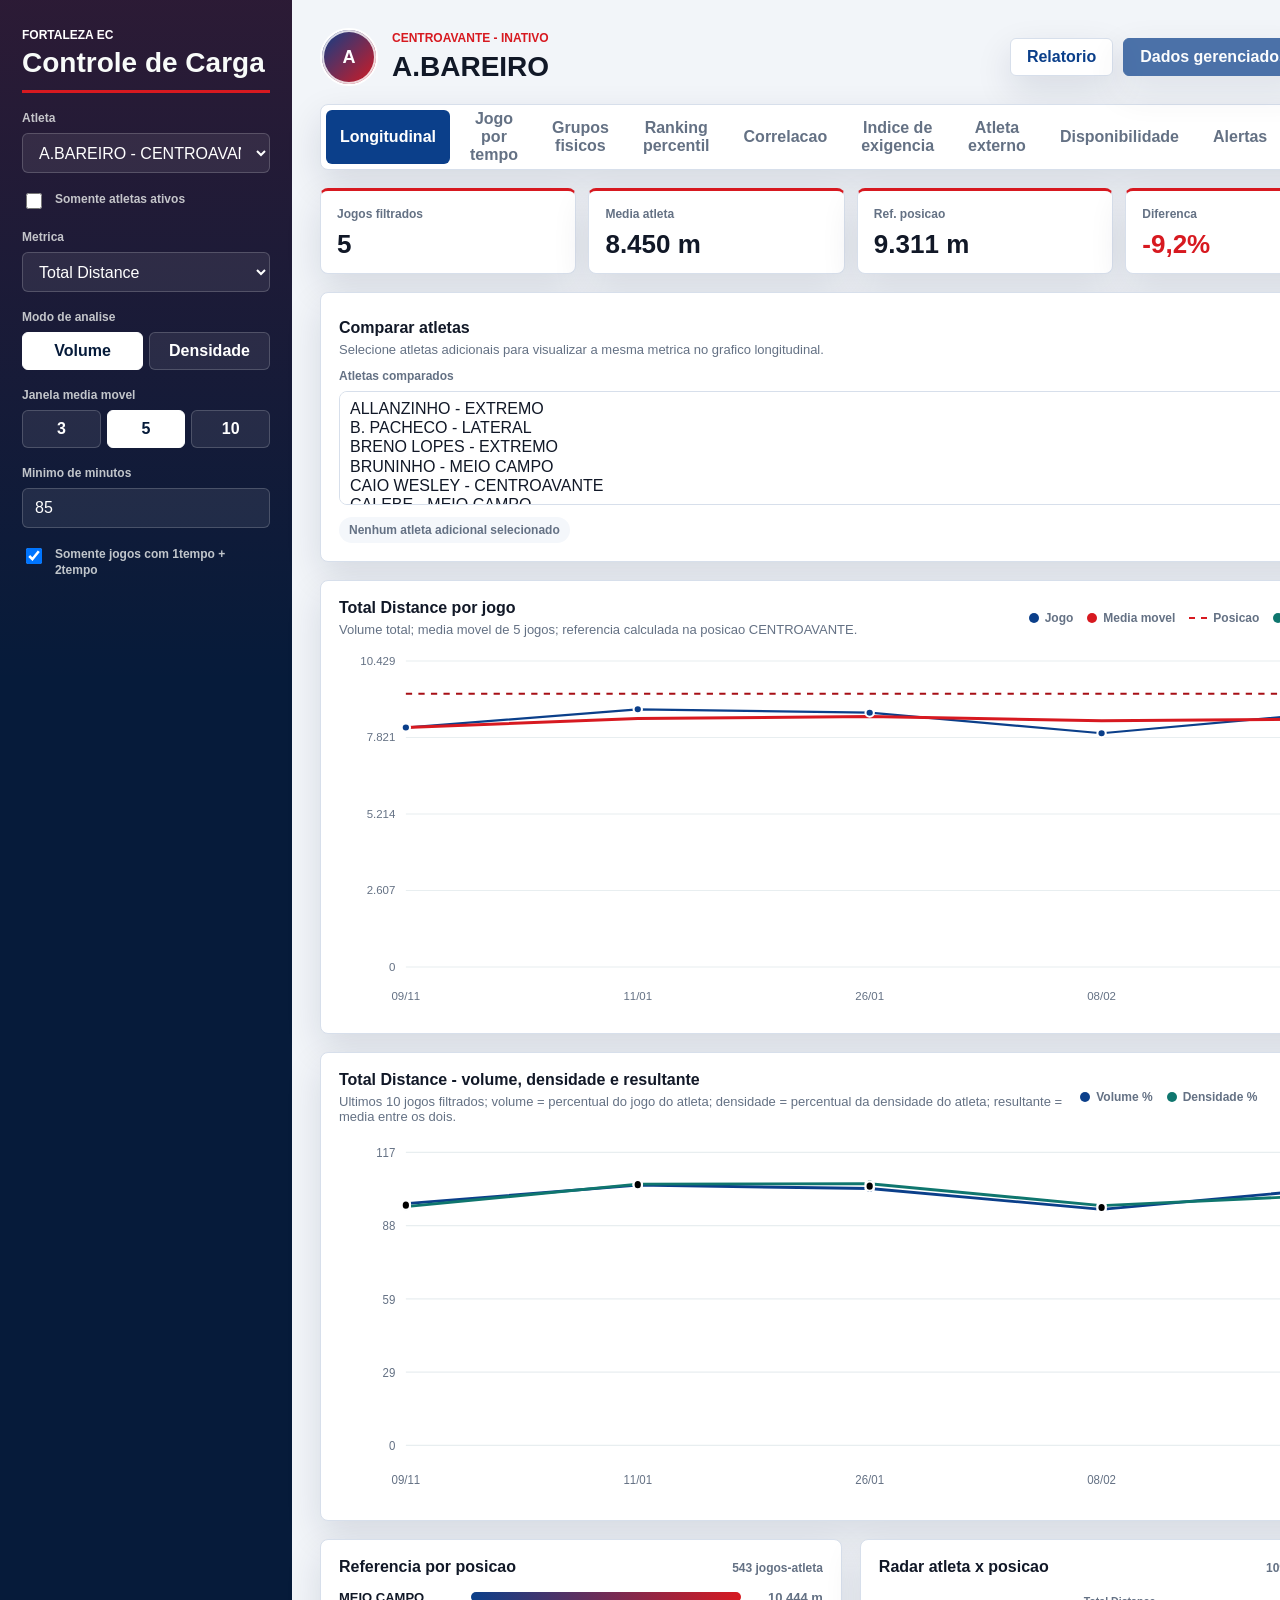
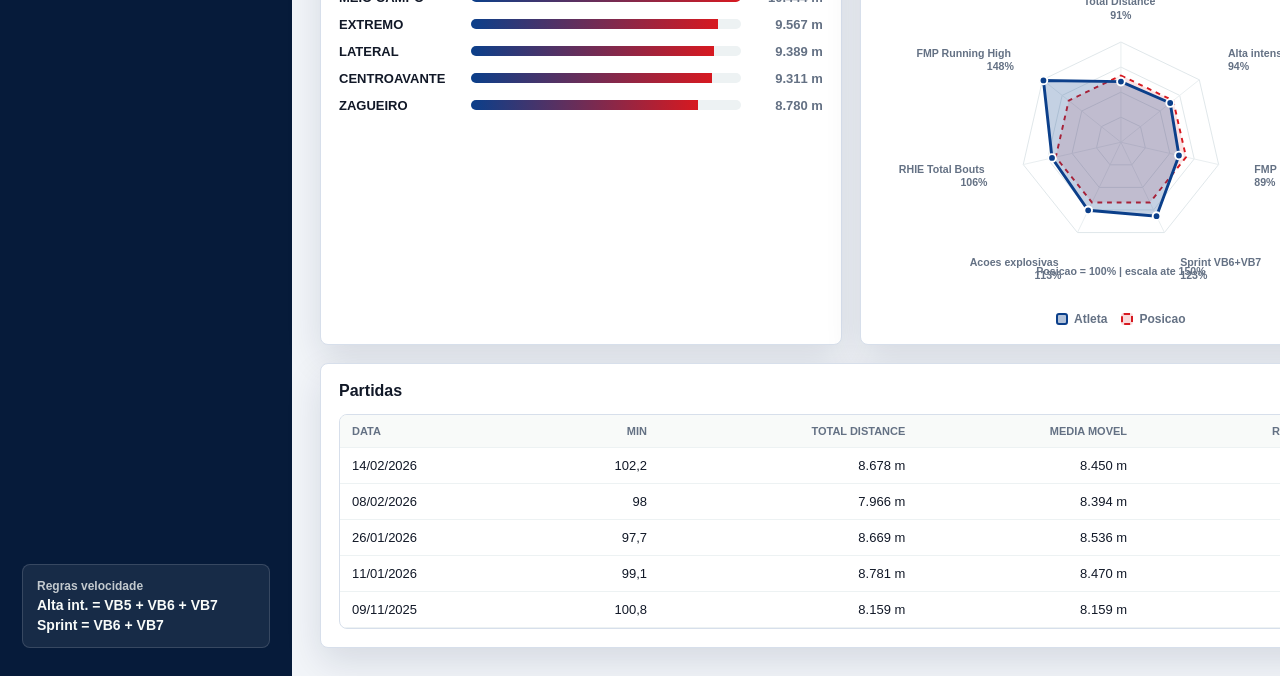
==== load-dashboard/index.html @ bcd8423f "Publicar dashboard de carga atualizado" ====
﻿<!doctype html>
<html lang="pt-BR">
  <head>
    <meta charset="utf-8">
    <meta name="viewport" content="width=device-width, initial-scale=1">
    <title>Controle de Carga | Jogos</title>
    <link rel="stylesheet" href="./styles.css?v=20260730-game-split-render-fix-v4">
  </head>
  <body>
    <main class="app-shell">
      <aside class="sidebar" aria-label="Filtros">
        <div class="brand-block">
          <p class="eyebrow">Fortaleza EC</p>
          <h1>Controle de Carga</h1>
        </div>

        <label class="field">
          <span>Atleta</span>
          <select id="athleteSelect"></select>
        </label>

        <label class="toggle">
          <input id="activeOnlyToggle" type="checkbox">
          <span>Somente atletas ativos</span>
        </label>

        <label class="field">
          <span>Metrica</span>
          <select id="metricSelect"></select>
        </label>

        <div class="field">
          <span>Modo de analise</span>
          <div class="segmented two" id="loadModeControl" role="group" aria-label="Modo de analise">
            <button type="button" data-mode="volume" class="active">Volume</button>
            <button type="button" data-mode="density">Densidade</button>
          </div>
        </div>

        <div class="field">
          <span>Janela media movel</span>
          <div class="segmented" id="windowControl" role="group" aria-label="Janela media movel">
            <button type="button" data-window="3">3</button>
            <button type="button" data-window="5" class="active">5</button>
            <button type="button" data-window="10">10</button>
          </div>
        </div>

        <label class="field">
          <span>Minimo de minutos</span>
          <input id="minutesInput" type="number" min="0" max="130" step="1" value="85">
        </label>

        <label class="toggle">
          <input id="completeToggle" type="checkbox" checked>
          <span>Somente jogos com 1tempo + 2tempo</span>
        </label>

        <div class="meta-box">
          <span>Regras velocidade</span>
          <strong>Alta int. = VB5 + VB6 + VB7</strong>
          <strong>Sprint = VB6 + VB7</strong>
        </div>
      </aside>

      <section class="workspace">
        <header class="topbar">
          <div class="athlete-title-row">
            <div id="athleteAvatar" class="athlete-avatar" aria-hidden="true">
              <span id="athleteAvatarFallback">--</span>
              <img id="athletePhoto" alt="">
            </div>
            <div>
              <p id="contextLabel" class="eyebrow">Analise longitudinal</p>
              <h2 id="athleteTitle">Atleta</h2>
            </div>
          </div>
          <div class="topbar-actions">
            <button id="reportButton" type="button" title="Gerar relatorio individual do indice de exigencia">Relatorio</button>
            <button id="refreshButton" type="button" title="Recarregar a versao mais recente dos dados">Atualizar dados</button>
            <button id="downloadButton" type="button" title="Baixar dados filtrados">CSV</button>
          </div>
        </header>

        <section id="reportBuilder" class="report-builder" hidden>
          <div class="report-builder-card">
            <div class="panel-head compact">
              <div>
                <h3>Relatorio personalizado</h3>
                <span>Selecione as abas e defina o quadrante de cada pagina.</span>
              </div>
              <button id="reportCloseButton" type="button" class="report-close-button" aria-label="Fechar gerador de relatorio">Fechar</button>
            </div>
            <div class="report-builder-grid">
              <label class="field report-title-field">
                <span>Titulo do relatorio</span>
                <input id="reportTitleInput" type="text" value="Relatorio personalizado - Controle de Carga">
              </label>
              <div class="report-builder-help">
                <strong>Identidade visual</strong>
                <p>O relatorio abre em uma nova janela com paleta do Fortaleza EC e layout pronto para impressao.</p>
              </div>
            </div>
            <div id="reportOptions" class="report-options"></div>
            <div class="report-actions">
              <button id="reportGenerateButton" type="button">Gerar relatorio</button>
            </div>
          </div>
        </section>

        <nav class="view-tabs" aria-label="Abas de analise">
          <button type="button" class="active" data-view="longitudinal">Longitudinal</button>
          <button type="button" data-view="gameSplit">Jogo por tempo</button>
          <button type="button" data-view="clusters">Grupos fisicos</button>
          <button type="button" data-view="ranking">Ranking percentil</button>
          <button type="button" data-view="correlation">Correlacao</button>
          <button type="button" data-view="demand">Indice de exigencia</button>
          <button type="button" data-view="external">Atleta externo</button>
          <button type="button" data-view="availability">Disponibilidade</button>
          <button type="button" data-view="alerts">Alertas</button>
          <button type="button" data-view="written">Material escrito</button>
        </nav>

        <section id="longitudinalView" class="view-panel active">
          <section class="kpi-grid" aria-label="Indicadores">
            <article class="kpi">
              <span>Jogos filtrados</span>
              <strong id="gamesKpi">0</strong>
            </article>
            <article class="kpi">
              <span>Media atleta</span>
              <strong id="athleteAvgKpi">0</strong>
            </article>
            <article class="kpi">
              <span>Ref. posicao</span>
              <strong id="positionAvgKpi">0</strong>
            </article>
            <article class="kpi">
              <span>Diferenca</span>
              <strong id="diffKpi">0</strong>
            </article>
          </section>

          <section class="panel compare-panel">
            <div class="panel-head compact">
              <div>
                <h3>Comparar atletas</h3>
                <p>Selecione atletas adicionais para visualizar a mesma metrica no grafico longitudinal.</p>
              </div>
              <button id="clearCompareButton" type="button">Limpar</button>
            </div>
            <label class="compare-select-label">
              <span>Atletas comparados</span>
              <select id="compareAthletesSelect" multiple size="5"></select>
            </label>
            <div id="compareChips" class="compare-chips"></div>
          </section>

          <section class="chart-panel">
            <div class="panel-head">
              <div>
                <h3 id="chartTitle">Evolucao</h3>
                <p id="chartSubtitle">Linha azul: partida. Linha vermelha: media movel. Linha tracejada: referencia da posicao.</p>
              </div>
              <div class="legend" aria-label="Legenda">
                <span><i class="dot raw"></i>Jogo</span>
                <span><i class="dot rolling"></i>Media movel</span>
                <span><i class="dash"></i>Posicao</span>
                <span><i class="dot compare"></i>Comparados</span>
              </div>
            </div>
            <div id="chart" class="chart" role="img" aria-label="Grafico longitudinal"></div>
          </section>

          <section class="chart-panel">
            <div class="panel-head">
              <div>
                <h3 id="loadResultTitle">Resultante volume x densidade</h3>
                <p id="loadResultSubtitle">Ultimos 10 jogos com percentuais de volume, densidade e resultante da carga para a variavel selecionada.</p>
              </div>
              <div class="legend" aria-label="Legenda resultante">
                <span><i class="dot result-volume"></i>Volume %</span>
                <span><i class="dot result-density"></i>Densidade %</span>
                <span><i class="dot result-total"></i>Resultante %</span>
              </div>
            </div>
            <div id="loadResultChart" class="chart" role="img" aria-label="Grafico de resultante de volume e densidade"></div>
          </section>

          <section class="lower-grid">
            <section class="panel">
              <div class="panel-head compact">
                <h3>Referencia por posicao</h3>
                <span id="referenceNote"></span>
              </div>
              <div id="positionBars" class="bars"></div>
            </section>

            <section class="panel radar-panel">
              <div class="panel-head compact">
                <h3>Radar atleta x posicao</h3>
                <span id="radarNote"></span>
              </div>
              <div id="radarChart" class="radar-chart" role="img" aria-label="Radar comparativo"></div>
              <div class="legend radar-legend" aria-label="Legenda radar">
                <span><i class="swatch athlete"></i>Atleta</span>
                <span><i class="swatch position"></i>Posicao</span>
              </div>
            </section>

            <section class="panel">
              <div class="panel-head compact">
                <h3>Partidas</h3>
                <span id="tableCount"></span>
              </div>
              <div class="table-wrap">
                <table>
                  <thead>
                    <tr>
                      <th>Data</th>
                      <th>Min</th>
                      <th id="metricHeader">Valor</th>
                      <th>Media movel</th>
                      <th>Ref. posicao</th>
                    </tr>
                  </thead>
                  <tbody id="eventsTable"></tbody>
                </table>
              </div>
            </section>
          </section>
        </section>

        <section id="gameSplitView" class="view-panel">
          <section class="cluster-toolbar panel">
            <div>
              <h3>Resumo por jogo e tempos</h3>
              <p id="gameSplitNote">Tabela do jogo completo, 1tempo e 2tempo com valor absoluto e comparacao contra a media do atleta no filtro atual.</p>
            </div>
            <div class="cluster-controls">
              <label>
                <span>Jogo</span>
                <select id="gameSplitDateSelect"></select>
              </label>
            </div>
          </section>

          <section class="availability-grid">
            <article class="kpi"><span>Jogos elegiveis</span><strong id="gameSplitGamesKpi">0</strong></article>
            <article class="kpi"><span>Data selecionada</span><strong id="gameSplitDateKpi">--</strong></article>
            <article class="kpi"><span>Minutos do jogo</span><strong id="gameSplitMinutesKpi">0</strong></article>
            <article class="kpi"><span>Pico V. max</span><strong id="gameSplitPeakVmaxKpi">0</strong></article>
          </section>

          <section class="panel">
            <div class="panel-head compact">
              <h3>Tabela comparativa por tempo</h3>
              <span id="gameSplitTableCount">0 linhas</span>
            </div>
            <div class="table-wrap game-split-table-wrap">
              <table>
                <thead>
                  <tr>
                    <th>Tarefa</th>
                    <th>Min</th>
                    <th>Dist. total</th>
                    <th>% media</th>
                    <th>Alta int.</th>
                    <th>% media</th>
                    <th>Aceleracoes</th>
                    <th>% media</th>
                    <th>Desaceleracoes</th>
                    <th>% media</th>
                    <th>&gt;25 km/h</th>
                    <th>% media</th>
                    <th>% V.max</th>
                    <th>% media</th>
                  </tr>
                </thead>
                <tbody id="gameSplitTable"></tbody>
              </table>
            </div>
          </section>

          <section class="panel">
            <div class="panel-head compact">
              <h3>Leitura do recorte</h3>
              <span id="gameSplitSummaryNote"></span>
            </div>
            <div id="gameSplitSummary" class="game-split-summary"></div>
          </section>

          <section class="panel">
            <div class="panel-head compact">
              <h3>Todos os jogadores na data</h3>
              <span id="gameSplitPlayersCount">0 atletas</span>
            </div>
            <div class="table-wrap game-split-table-wrap">
              <table>
                <thead>
                  <tr>
                    <th>Atleta</th>
                    <th>Posicao</th>
                    <th>Recorte</th>
                    <th>Min</th>
                    <th>Dist. total</th>
                    <th>% media</th>
                    <th>Max</th>
                    <th>Alta int.</th>
                    <th>% media</th>
                    <th>Max</th>
                    <th>Aceleracoes</th>
                    <th>% media</th>
                    <th>Max</th>
                    <th>Desaceleracoes</th>
                    <th>% media</th>
                    <th>Max</th>
                    <th>&gt;25 km/h</th>
                    <th>% media</th>
                    <th>Max</th>
                    <th>% V.max</th>
                    <th>% media</th>
                    <th>Max</th>
                  </tr>
                </thead>
                <tbody id="gameSplitPlayersTable"></tbody>
              </table>
            </div>
          </section>
        </section>

        <section id="clustersView" class="view-panel">
          <section class="cluster-toolbar panel">
            <div>
              <h3>Grupos fisicos por k-means</h3>
              <p id="clusterModeNote">O agrupamento usa medias por atleta nas metricas do radar, incluindo alta intensidade, padronizadas por z-score.</p>
            </div>
            <div class="cluster-controls">
              <label>
                <span>Clusters</span>
                <select id="clusterCountSelect">
                  <option value="2">2</option>
                  <option value="3" selected>3</option>
                  <option value="4">4</option>
                  <option value="5">5</option>
                </select>
              </label>
              <label>
                <span>Min. jogos</span>
                <input id="clusterMinGamesInput" type="number" min="1" max="20" step="1" value="3">
              </label>
            </div>
          </section>

          <section class="cluster-grid">
            <section class="panel">
              <div class="panel-head compact">
                <h3>Mapa dos atletas</h3>
                <span id="clusterMapNote"></span>
              </div>
              <div id="clusterScatter" class="cluster-scatter" role="img" aria-label="Mapa de clusters"></div>
            </section>

            <section class="panel">
              <div class="panel-head compact">
                <h3>Resumo dos grupos</h3>
                <span id="clusterSummaryNote"></span>
              </div>
              <div id="clusterCards" class="cluster-cards"></div>
            </section>
          </section>

          <section class="panel">
            <div class="panel-head compact">
              <h3>Atletas agrupados</h3>
              <span id="clusterTableCount"></span>
            </div>
            <div class="table-wrap cluster-table-wrap">
              <table>
                <thead>
                  <tr>
                    <th>Grupo</th>
                    <th>Atleta</th>
                    <th>Posicao</th>
                    <th>Jogos</th>
                    <th>Total Dist.</th>
                    <th>Alta int.</th>
                    <th>FMP High</th>
                    <th>Sprint</th>
                    <th>Acoes expl.</th>
                    <th>RHIE</th>
                    <th>Run High</th>
                  </tr>
                </thead>
                <tbody id="clusterTable"></tbody>
              </table>
            </div>
          </section>
        </section>
        <section id="rankingView" class="view-panel">
          <section class="cluster-toolbar panel">
            <div>
              <h3>Ranking percentil Fortaleza EC</h3>
              <p>Percentil calculado a partir das medias por atleta, com escolha entre referencia da equipe ou da posicao.</p>
            </div>
            <div class="cluster-controls">
              <label><span>Referencia</span><select id="rankingScopeSelect"><option value="team" selected>Equipe</option><option value="position">Posicao</option></select></label>
              <label><span>Posicao</span><select id="rankingPositionSelect"></select></label>
              <label><span>Ordenar por</span><select id="rankingSortSelect"></select></label>
              <label><span>Min. jogos</span><input id="rankingMinGamesInput" type="number" min="1" max="20" step="1" value="3"></label>
              <label><span>Mostrar</span><select id="rankingLimitSelect"><option value="10" selected>Top 10</option><option value="20">Top 20</option><option value="all">Todos</option></select></label>
              <div class="ranking-metric-picker">
                <span>Variaveis</span>
                <button id="rankingMetricToggle" type="button" class="metric-picker-button" aria-expanded="false" aria-controls="rankingMetricMenu">Selecionar variaveis</button>
                <div id="rankingMetricMenu" class="metric-picker-menu" hidden></div>
              </div>
            </div>
          </section>
          <section class="ranking-grid">
            <article class="kpi"><span>Atletas ranqueados</span><strong id="rankingAthletesKpi">0</strong></article>
            <article class="kpi"><span>Referencia</span><strong id="rankingScopeKpi">Equipe</strong></article>
            <article class="kpi"><span>Ordenacao</span><strong id="rankingMetricKpi">Media</strong></article>
          </section>

          <section class="panel">
            <div class="panel-head compact"><h3>Heatmap de percentis</h3><span id="rankingHeatmapNote"></span></div>
            <div id="rankingHeatmap" class="ranking-heatmap" role="img" aria-label="Heatmap de percentis por atleta e metrica"></div>
          </section>
          <section class="panel">
            <div class="panel-head compact"><h3>Tabela de percentis</h3><span id="rankingTableCount"></span></div>
            <div class="table-wrap ranking-table-wrap">
              <table>
                <thead id="rankingTableHead"></thead>
                <tbody id="rankingTable"></tbody>
              </table>
            </div>
          </section>
        </section>
        <section id="correlationView" class="view-panel">
          <section class="cluster-toolbar panel">
            <div>
              <h3>Matriz de correlacao - Jogos CTR</h3>
              <p>Correlacao de Pearson entre as variaveis numericas consolidadas por jogo, respeitando os filtros globais ativos do dashboard.</p>
            </div>
            <div class="alert-summary" id="correlationNote">Sem dados</div>
          </section>

          <section class="availability-grid">
            <article class="kpi"><span>Jogos na analise</span><strong id="correlationGamesKpi">0</strong></article>
            <article class="kpi"><span>Variaveis</span><strong id="correlationVariablesKpi">0</strong></article>
            <article class="kpi"><span>Maior correlacao +</span><strong id="correlationPositiveKpi">--</strong></article>
            <article class="kpi"><span>Maior correlacao -</span><strong id="correlationNegativeKpi">--</strong></article>
          </section>

          <section class="panel">
            <div class="panel-head compact">
              <h3>Heatmap de correlacao</h3>
              <span>Diagonal = 1,00</span>
            </div>
            <div id="correlationMatrix" class="correlation-matrix" role="img" aria-label="Matriz de correlacao entre variaveis do Jogos CTR"></div>
          </section>

          <section class="panel">
            <div class="panel-head compact">
              <h3>Pares mais fortes</h3>
              <span id="correlationPairsCount">0 pares</span>
            </div>
            <div class="table-wrap">
              <table>
                <thead><tr><th>#</th><th>Variavel A</th><th>Variavel B</th><th>r</th><th>Leitura</th></tr></thead>
                <tbody id="correlationPairsTable"></tbody>
              </table>
            </div>
          </section>
        </section>
        <section id="demandView" class="view-panel">
          <section class="cluster-toolbar panel">
            <div>
              <h3>Indice de exigencia da demanda fisica</h3>
              <p id="demandFormulaNote">Indice composto por desvios padrao ponderados do jogo e ajuste pela carga recente.</p>
            </div>
            <div class="cluster-controls">
              <label>
                <span>Data do jogo</span>
                <input id="demandDateInput" type="date">
              </label>
            </div>
            <div class="alert-summary" id="demandNote">Sem dados</div>
          </section>

          <section class="availability-grid">
            <article class="kpi"><span>Ultimo indice</span><strong id="demandScoreKpi">0</strong></article>
            <article class="kpi"><span>Faixa</span><strong id="demandBandKpi">--</strong></article>
            <article class="kpi"><span>Demanda do jogo</span><strong id="demandGameLoadKpi">0</strong></article>
            <article class="kpi"><span>Carga recente</span><strong id="demandRecentLoadKpi">0</strong></article>
          </section>

          <section class="panel">
            <div class="panel-head compact">
              <h3>Metodo do indice</h3>
              <span>Resumo tecnico</span>
            </div>
            <div class="demand-method">
              <article>
                <strong>1. Demanda do jogo</strong>
                <p>Z-score individual do atleta em cada metrica, com limite de -3 a +3 DP.</p>
              </article>
              <article>
                <strong>2. Pesos</strong>
                <p>Alta intensidade 28%, Acoes explosivas 25%, Sprint 20%, RHIE 18%, Distancia total 3%, FMP High 3%, Run High 3%.</p>
              </article>
              <article>
                <strong>3. Cargas complementares</strong>
                <p>Carga recente = EWMA dos ultimos 4 dias. Carga aguda/cronica = relacao entre a EWMA de 7 dias e a EWMA de 28 dias, com carga zero nos dias sem sessao.</p>
              </article>
              <article>
                <strong>4. Formula final</strong>
                <p>Indice final = 60% jogo + 20% carga aguda/cronica + 20% carga recente, convertido para escala 0-100.</p>
              </article>
            </div>
          </section>

          <section class="demand-grid">
            <section class="panel">
              <div class="panel-head compact">
                <h3>Escala de exigencia</h3>
                <span id="demandGaugeNote"></span>
              </div>
              <div id="demandGauge" class="demand-gauge" role="img" aria-label="Escala de exigencia de baixa a alta"></div>
            </section>

            <section class="panel">
              <div class="panel-head compact">
                <h3>Contribuicoes do ultimo jogo</h3>
                <span id="demandBreakdownNote"></span>
              </div>
              <div id="demandBreakdown" class="bars"></div>
            </section>
          </section>

          <section class="panel">
            <div class="panel-head compact">
              <h3>Historico do atleta</h3>
              <span id="demandTimelineNote"></span>
            </div>
            <div id="demandTimeline" class="group-metric-bars" role="img" aria-label="Historico do indice de exigencia por jogo"></div>
          </section>

          <section class="panel">
            <div class="panel-head compact">
              <h3>Atletas na data</h3>
              <span id="demandTableCount"></span>
            </div>
            <div class="table-wrap">
              <table>
                <thead><tr><th>#</th><th>Atleta</th><th>Posicao</th><th>Data</th><th>Indice</th><th>Faixa</th><th>Jogo</th><th>Recente</th></tr></thead>
                <tbody id="demandTable"></tbody>
              </table>
            </div>
          </section>
        </section>
        <section id="externalView" class="view-panel">
          <section class="cluster-toolbar panel">
            <div>
              <h3>Comparacao de atleta externo</h3>
              <p id="externalMethodNote">Upload de 1 linha por jogo para calcular percentis do atleta externo contra a equipe e contra atletas da mesma posicao.</p>
            </div>
            <div class="cluster-controls">
              <label>
                <span>Arquivo CSV</span>
                <input id="externalFileInput" type="file" accept=".csv,text/csv">
              </label>
              <a id="externalTemplateLink" class="template-link" href="./comparacao-atleta-externo-template.csv" download>Baixar template</a>
            </div>
            <div class="alert-summary" id="externalNote">Nenhum arquivo carregado</div>
          </section>

          <section class="availability-grid">
            <article class="kpi"><span>Jogos do candidato</span><strong id="externalGamesKpi">0</strong></article>
            <article class="kpi"><span>Posicao</span><strong id="externalPositionKpi">--</strong></article>
            <article class="kpi"><span>Percentil equipe</span><strong id="externalTeamPctKpi">--</strong></article>
            <article class="kpi"><span>Percentil posicao</span><strong id="externalPositionPctKpi">--</strong></article>
          </section>

          <section class="demand-grid">
            <section class="panel">
              <div class="panel-head compact">
                <h3>Perfil do candidato</h3>
                <span id="externalProfileNote"></span>
              </div>
              <div class="table-wrap">
                <table>
                  <thead><tr><th>Metrica</th><th>Media candidato</th><th>Percentil equipe</th><th>Percentil posicao</th></tr></thead>
                  <tbody id="externalProfileTable"></tbody>
                </table>
              </div>
            </section>

            <section class="panel">
              <div class="panel-head compact">
                <h3>Leitura rapida</h3>
                <span id="externalSummaryNote"></span>
              </div>
              <div id="externalSummaryBars" class="bars"></div>
            </section>
          </section>

          <section class="panel">
            <div class="panel-head compact">
              <h3>Referencia interna por atleta</h3>
              <span id="externalReferenceCount"></span>
            </div>
            <div class="table-wrap">
              <table>
                <thead><tr><th>Atleta</th><th>Posicao</th><th>Jogos</th><th>Dist. total</th><th>Alta int.</th><th>Aceleracoes</th><th>Desaceleracoes</th></tr></thead>
                <tbody id="externalReferenceTable"></tbody>
              </table>
            </div>
          </section>
        </section>
        <section id="availabilityView" class="view-panel">
          <section class="cluster-toolbar panel">
            <div>
              <h3>Disponibilidade do elenco</h3>
              <p>Atleta em DM e considerado indisponivel; G1, G2, G3 e demais grupos contam como disponiveis.</p>
            </div>
            <div class="cluster-controls">
              <label><span>Data inicial</span><input id="availabilityStartInput" type="date"></label>
              <label><span>Data final</span><input id="availabilityEndInput" type="date"></label>
              <label><span>Metrica</span><select id="availabilityMetricSelect"></select></label>
            </div>
          </section>

          <section class="availability-grid">
            <article class="kpi"><span>Dias no periodo</span><strong id="availabilityDaysKpi">0</strong></article>
            <article class="kpi"><span>Disponibilidade media</span><strong id="availabilityRateKpi">0%</strong></article>
            <article class="kpi"><span>Registros DM</span><strong id="availabilityDmKpi">0</strong></article>
            <article class="kpi"><span>Atletas avaliados</span><strong id="availabilityAthletesKpi">0</strong></article>
          </section>

          <section class="panel">
            <div class="panel-head compact">
              <h3>Evolucao diaria</h3>
              <span id="availabilityChartNote"></span>
            </div>
            <div id="availabilityChart" class="availability-chart" role="img" aria-label="Grafico de disponibilidade diaria"></div>
          </section>

          <section class="panel">
            <div class="panel-head compact">
              <h3>G1 x G2: somatorio das medias diarias</h3>
              <span id="availabilityMetricNote"></span>
            </div>
            <div id="availabilityMetricBars" class="group-metric-bars" role="img" aria-label="Comparacao de metricas entre grupos"></div>
            <div class="table-wrap daily-group-table-wrap">
              <table>
                <thead><tr><th>Data</th><th>G1 media</th><th>G1 atletas</th><th>G2 media</th><th>G2 atletas</th><th>Dif. G1-G2</th></tr></thead>
                <tbody id="availabilityDailyGroupTable"></tbody>
              </table>
            </div>
          </section>

          <section class="availability-lower">
            <section class="panel">
              <div class="panel-head compact">
                <h3>Distribuicao por grupo</h3>
                <span id="availabilityGroupNote"></span>
              </div>
              <div id="availabilityGroupBars" class="bars"></div>
            </section>
            <section class="panel">
              <div class="panel-head compact">
                <h3>Atletas com mais dias em DM</h3>
                <span id="availabilityTableCount"></span>
              </div>
              <div class="table-wrap availability-table-wrap">
                <table>
                  <thead><tr><th>Atleta</th><th>Posicao</th><th>Dias</th><th>DM</th><th>Disp.</th><th>Grupo mais freq.</th></tr></thead>
                  <tbody id="availabilityTable"></tbody>
                </table>
              </div>
            </section>
          </section>
          <section class="panel">
            <div class="panel-head compact">
              <h3>Medias fisicas por grupo</h3>
              <span id="availabilityMetricTableCount"></span>
            </div>
            <div class="table-wrap group-metric-table-wrap">
              <table>
                <thead><tr><th>Grupo</th><th>Registros</th><th>Atletas</th><th>Total Dist.</th><th>Alta int.</th><th>FMP High</th><th>Sprint</th><th>Acoes expl.</th><th>RHIE</th><th>Run High</th></tr></thead>
                <tbody id="availabilityMetricTable"></tbody>
              </table>
            </div>
          </section>
        </section>
        <section id="alertsView" class="view-panel">
          <section class="cluster-toolbar panel">
            <div>
              <h3>Alertas por desvio padrao</h3>
              <p>Ultimo jogo valido ate a data escolhida, comparado com o proprio historico anterior do atleta.</p>
            </div>
            <div class="cluster-controls">
              <label>
                <span>Limite</span>
                <select id="alertThresholdSelect">
                  <option value="2">2 DP</option>
                  <option value="1">1 DP</option>
                </select>
              </label>
              <label>
                <span>Data ref.</span>
                <input id="alertDateInput" type="date">
              </label>
            </div>
            <div class="alert-summary" id="alertNote">0 alertas</div>
          </section>
          <section id="alertBoard" class="alert-board"></section>
        </section>

        <section id="writtenView" class="view-panel">
          <section class="written-hero panel">
            <div>
              <p class="eyebrow">Fortaleza EC</p>
              <h3>Material escrito - App Controle de Carga</h3>
              <p>Resumo metodologico das analises construidas para acompanhamento de carga competitiva, disponibilidade, rankings e comparacoes do elenco.</p>
            </div>
          </section>

          <section class="written-grid">
            <article class="written-card">
              <span>01</span>
              <h4>Regra do jogo</h4>
              <p>Na planilha Jogos CTR, os periodos <strong>1tempo</strong> e <strong>2tempo</strong> representam primeiro e segundo tempo. O jogo completo e a soma dos dois periodos. Recortes minuto a minuto nao entram como jogo completo.</p>
            </article>
            <article class="written-card">
              <span>02</span>
              <h4>Vinculo dos atletas</h4>
              <p>O ID do atleta na base de jogos e cruzado com o cadastro para trazer nome oficial, posicao, status e foto. Isso padroniza os filtros, rankings, grupos e tabelas.</p>
            </article>
            <article class="written-card">
              <span>03</span>
              <h4>Metricas principais</h4>
              <p>As metricas acompanhadas sao Total Distance, Alta intensidade, FMP High Dynamic, Sprint, Acoes explosivas, RHIE Total Bouts e FMP Running High Duration. Alta intensidade e VB5 + VB6 + VB7. Sprint e VB6 + VB7. Acoes explosivas somam Acceleration B2-3, Deceleration B2-3, IMA CoD Left High e IMA CoD Right High.</p>
            </article>
            <article class="written-card">
              <span>04</span>
              <h4>Volume e densidade</h4>
              <p>O modo Volume usa os valores totais do jogo. O modo Densidade divide o volume pela duracao do jogo do atleta. Exemplo: 10.000 m em 100 min = 100 m/min.</p>
            </article>
            <article class="written-card">
              <span>05</span>
              <h4>Longitudinal</h4>
              <p>A aba longitudinal acompanha a evolucao do atleta jogo a jogo, media movel, referencia da posicao e radar atleta x posicao. O filtro minimo de minutos controla quais jogos entram no calculo.</p>
            </article>
            <article class="written-card">
              <span>06</span>
              <h4>Ranking percentil</h4>
              <p>O ranking usa medias por atleta e transforma cada metrica em percentil. A referencia pode ser equipe inteira ou a propria posicao. O filtro de posicao controla quem aparece na tela.</p>
            </article>
            <article class="written-card">
              <span>07</span>
              <h4>Grupos fisicos</h4>
              <p>O k-means agrupa atletas com perfis fisicos proximos a partir das metricas do radar, padronizadas por z-score. Os nomes dos grupos descrevem caracteristicas como resistencia alta, sprint baixo ou alta intensidade elevada.</p>
            </article>
            <article class="written-card">
              <span>08</span>
              <h4>Disponibilidade</h4>
              <p>A planilha GRUPOS TAG define o grupo diario do atleta. DM significa indisponivel. G1, G2, G3 e demais marcacoes contam como disponiveis para o calculo de disponibilidade do elenco.</p>
            </article>
            <article class="written-card">
              <span>09</span>
              <h4>Comparacao G1 x G2</h4>
              <p>Para comparar G1 e G2, em cada dia o app calcula a media da carga dos atletas do grupo. Depois soma essas medias diarias no periodo selecionado.</p>
            </article>
            <article class="written-card">
              <span>10</span>
              <h4>Atualizacao diaria</h4>
              <p>A automacao diaria atualiza Jogos CTR, cadastro e GRUPOS TAG, reconstruindo a base do dashboard e validando as abas principais. A leitura depende do arquivo local do OneDrive estar sincronizado no computador.</p>
            </article>
          </section>
        </section>
      </section>
    </main>

    <script src="./data.js?v=20260817-data-refresh"></script>
    <script src="./app.js?v=20260817-athlete-demand-report"></script>
  </body>
</html>
---- load-dashboard/styles.css ----
:root {
  color-scheme: light;
  --ink: #111827;
  --muted: #647184;
  --line: #d7dfeb;
  --panel: #ffffff;
  --page: #f2f5f9;
  --nav: #061b3a;
  --nav-soft: #e7eef8;
  --blue: #0b3f8a;
  --blue-bright: #155fc0;
  --red: #d71920;
  --red-dark: #a70f16;
  --white: #ffffff;
  --shadow: 0 14px 36px rgba(6, 27, 58, 0.12);
}

* {
  box-sizing: border-box;
}

body {
  margin: 0;
  font-family: Inter, "Segoe UI", Arial, sans-serif;
  background: var(--page);
  color: var(--ink);
}

button,
select,
input {
  font: inherit;
}

a {
  color: inherit;
}

.app-shell {
  min-height: 100vh;
  display: grid;
  grid-template-columns: 292px 1fr;
}

.sidebar {
  background:
    linear-gradient(180deg, rgba(215, 25, 32, 0.18), transparent 30%),
    var(--nav);
  color: #f8fbf9;
  padding: 28px 22px;
  display: flex;
  flex-direction: column;
  gap: 18px;
}

.brand-block {
  padding-bottom: 12px;
  border-bottom: 3px solid var(--red);
}

.eyebrow {
  margin: 0 0 6px;
  color: var(--red);
  font-size: 12px;
  text-transform: uppercase;
  font-weight: 800;
  letter-spacing: 0;
}

.sidebar .eyebrow {
  color: #ffffff;
}

h1,
h2,
h3,
p {
  margin-top: 0;
}

h1 {
  margin-bottom: 0;
  font-size: 28px;
  line-height: 1.08;
}

h2 {
  margin-bottom: 0;
  font-size: 28px;
  line-height: 1.15;
}

h3 {
  margin-bottom: 0;
  font-size: 16px;
}

.field {
  display: grid;
  gap: 8px;
}

.field span,
.toggle span,
.meta-box span {
  font-size: 12px;
  font-weight: 700;
  color: rgba(248, 251, 249, 0.76);
}

select,
input[type="number"] {
  width: 100%;
  min-height: 40px;
  border-radius: 6px;
  border: 1px solid rgba(255, 255, 255, 0.18);
  background: rgba(255, 255, 255, 0.08);
  color: #ffffff;
  padding: 0 12px;
  outline: none;
}

select option {
  color: var(--ink);
}

.segmented {
  display: grid;
  grid-template-columns: repeat(3, 1fr);
  gap: 6px;
}

.segmented.two {
  grid-template-columns: repeat(2, 1fr);
}

.segmented button,
.topbar-actions button {
  min-height: 38px;
  border: 1px solid rgba(255, 255, 255, 0.18);
  border-radius: 6px;
  background: rgba(255, 255, 255, 0.08);
  color: #ffffff;
  cursor: pointer;
  font-weight: 800;
}

.segmented button.active {
  background: #ffffff;
  color: var(--nav);
  border-color: #ffffff;
}

.toggle {
  display: flex;
  align-items: flex-start;
  gap: 10px;
  line-height: 1.35;
}

.toggle input {
  margin-top: 2px;
  width: 16px;
  height: 16px;
}

.meta-box {
  margin-top: auto;
  padding: 14px;
  display: grid;
  gap: 4px;
  border: 1px solid rgba(255, 255, 255, 0.14);
  border-radius: 8px;
  background: rgba(255, 255, 255, 0.07);
}

.meta-box strong {
  font-size: 14px;
}

.template-link {
  display: inline-flex;
  min-height: 40px;
  align-items: center;
  justify-content: center;
  padding: 0 14px;
  border-radius: 6px;
  border: 1px solid var(--line);
  background: #ffffff;
  color: var(--blue);
  font-size: 13px;
  font-weight: 900;
  text-decoration: none;
  white-space: nowrap;
}

.workspace {
  min-width: 0;
  padding: 28px;
  display: grid;
  gap: 18px;
}

.topbar,
.panel-head {
  display: flex;
  align-items: center;
  justify-content: space-between;
  gap: 14px;
}

.athlete-title-row {
  display: flex;
  align-items: center;
  gap: 14px;
  min-width: 0;
}

.athlete-avatar,
.avatar-mini {
  position: relative;
  flex: 0 0 auto;
  overflow: hidden;
  border-radius: 50%;
  background: linear-gradient(135deg, var(--blue), var(--red));
  color: #ffffff;
  box-shadow: inset 0 0 0 2px rgba(255, 255, 255, 0.82);
}

.athlete-avatar {
  width: 58px;
  height: 58px;
  border: 2px solid #ffffff;
}

.athlete-avatar img,
.avatar-mini img {
  position: absolute;
  inset: 0;
  width: 100%;
  height: 100%;
  object-fit: cover;
  z-index: 1;
}

.athlete-avatar span,
.avatar-mini b {
  position: absolute;
  inset: 0;
  display: grid;
  place-items: center;
  font-weight: 900;
}

.athlete-avatar span {
  font-size: 18px;
}

.name-with-avatar {
  display: inline-flex;
  align-items: center;
  gap: 8px;
  min-width: 0;
  font-weight: 800;
}

.name-with-avatar > span:last-child {
  overflow: hidden;
  text-overflow: ellipsis;
}

.avatar-mini {
  width: 30px;
  height: 30px;
}

.avatar-mini b {
  font-size: 10px;
  line-height: 1;
}

.topbar-actions button {
  border-color: var(--line);
  background: var(--panel);
  color: var(--blue);
  box-shadow: var(--shadow);
  padding: 0 16px;
}

.topbar-actions {
  display: flex;
  gap: 10px;
  align-items: center;
}

.report-builder {
  position: relative;
  z-index: 4;
}

.report-builder-card {
  padding: 20px;
  border: 1px solid var(--line);
  border-radius: 10px;
  background: linear-gradient(135deg, rgba(11, 63, 138, 0.04), rgba(215, 25, 32, 0.05)), #ffffff;
  box-shadow: var(--shadow);
}

.report-builder-grid {
  display: grid;
  grid-template-columns: minmax(0, 1.3fr) minmax(260px, 0.7fr);
  gap: 14px;
  margin-bottom: 16px;
}

.report-title-field span,
.report-quadrant-field span {
  color: var(--muted);
}

.report-title-field input,
.report-quadrant-field input {
  width: 100%;
  min-height: 40px;
  border: 1px solid var(--line);
  border-radius: 8px;
  background: #ffffff;
  color: var(--ink);
  padding: 0 12px;
}

.report-builder-help {
  padding: 14px;
  border: 1px solid var(--line);
  border-radius: 8px;
  background: rgba(255, 255, 255, 0.82);
}

.report-builder-help strong {
  display: block;
  margin-bottom: 6px;
  color: var(--blue);
}

.report-builder-help p {
  margin: 0;
  color: var(--muted);
  font-size: 13px;
  line-height: 1.45;
}

.report-options {
  display: grid;
  grid-template-columns: repeat(2, minmax(0, 1fr));
  gap: 12px;
}

.report-option-card {
  padding: 14px;
  border: 1px solid var(--line);
  border-radius: 10px;
  background: rgba(255, 255, 255, 0.9);
}

.report-toggle {
  margin-bottom: 12px;
}

.report-toggle span {
  color: var(--ink);
  font-size: 13px;
  font-weight: 800;
}

.report-actions {
  display: flex;
  justify-content: flex-end;
  margin-top: 18px;
}

.report-actions button,
.report-close-button {
  min-height: 38px;
  border: 1px solid var(--line);
  border-radius: 8px;
  background: #ffffff;
  color: var(--blue);
  cursor: pointer;
  font-weight: 900;
  padding: 0 16px;
}

.report-actions button {
  background: var(--blue);
  border-color: var(--blue);
  color: #ffffff;
}

#refreshButton {
  background: var(--blue);
  border-color: var(--blue);
  color: #ffffff;
}

#refreshButton:disabled {
  cursor: wait;
  opacity: 0.72;
}

.view-tabs {
  display: inline-flex;
  width: fit-content;
  gap: 6px;
  padding: 5px;
  border: 1px solid var(--line);
  border-radius: 8px;
  background: #ffffff;
  box-shadow: var(--shadow);
}

.view-tabs button {
  min-height: 36px;
  padding: 0 14px;
  border: 0;
  border-radius: 6px;
  background: transparent;
  color: var(--muted);
  cursor: pointer;
  font-weight: 800;
}

.view-tabs button.active {
  background: var(--blue);
  color: #ffffff;
}

.view-panel {
  display: none;
}

.view-panel.active {
  display: grid;
  gap: 18px;
}

.kpi-grid {
  display: grid;
  grid-template-columns: repeat(4, minmax(0, 1fr));
  gap: 12px;
}

.kpi,
.panel,
.chart-panel {
  background: var(--panel);
  border: 1px solid var(--line);
  border-radius: 8px;
  box-shadow: var(--shadow);
}

.kpi {
  border-top: 3px solid var(--red);
}

.kpi {
  min-height: 86px;
  padding: 16px;
  display: grid;
  align-content: space-between;
}

.kpi span {
  color: var(--muted);
  font-size: 12px;
  font-weight: 800;
}

.kpi strong {
  font-size: 26px;
  line-height: 1;
}

.chart-panel,
.panel {
  padding: 18px;
}

.panel-head p {
  color: var(--muted);
  margin: 5px 0 0;
  font-size: 13px;
}

.panel-head.compact {
  align-items: baseline;
  margin-bottom: 14px;
}

.panel-head.compact span {
  color: var(--muted);
  font-size: 12px;
  font-weight: 700;
}

.legend {
  display: flex;
  align-items: center;
  gap: 14px;
  color: var(--muted);
  font-size: 12px;
  font-weight: 800;
  white-space: nowrap;
}

.legend span {
  display: inline-flex;
  align-items: center;
  gap: 6px;
}

.dot {
  width: 10px;
  height: 10px;
  border-radius: 50%;
  display: inline-block;
}

.dot.raw {
  background: var(--blue);
}

.dot.rolling {
  background: var(--red);
}

.dot.compare {
  background: #0f766e;
}

.dot.result-volume {
  background: var(--blue);
}

.dot.result-density {
  background: #0f766e;
}

.dot.result-total {
  background: var(--gold);
}

.dash {
  width: 18px;
  border-top: 2px dashed var(--red);
  display: inline-block;
}

.chart {
  width: 100%;
  min-height: 378px;
}

.chart svg {
  width: 100%;
  height: 378px;
  display: block;
}

.axis text,
.chart-note {
  fill: var(--muted);
  font-size: 11px;
}

.grid-line {
  stroke: #e8eef0;
  stroke-width: 1;
}

.raw-line {
  fill: none;
  stroke: var(--blue);
  stroke-width: 2.2;
}

.rolling-line {
  fill: none;
  stroke: var(--red);
  stroke-width: 3;
}

.reference-line {
  stroke: var(--red-dark);
  stroke-width: 2;
  stroke-dasharray: 6 6;
}

.point {
  fill: var(--blue);
  stroke: #ffffff;
  stroke-width: 2;
}

.compare-line {
  fill: none;
  stroke-width: 2;
  stroke-dasharray: 5 4;
  opacity: 0.92;
}

.compare-point {
  stroke: #ffffff;
  stroke-width: 1.5;
}

.result-volume-line,
.result-density-line,
.result-total-line {
  fill: none;
  stroke-width: 2.4;
}

.result-volume-line {
  stroke: var(--blue);
}

.result-density-line {
  stroke: #0f766e;
}

.result-total-line {
  stroke: var(--gold);
}

.result-volume-point,
.result-density-point,
.result-total-point {
  stroke: #ffffff;
  stroke-width: 2;
}

.result-volume-point {
  fill: var(--blue);
}

.result-density-point {
  fill: #0f766e;
}

.result-total-point {
  fill: var(--gold);
}

.compare-panel .panel-head {
  margin-bottom: 12px;
}

.compare-panel .panel-head button {
  min-height: 34px;
  border: 1px solid var(--line);
  border-radius: 6px;
  background: #ffffff;
  color: var(--blue);
  cursor: pointer;
  font-weight: 800;
  padding: 0 12px;
}

.compare-select-label {
  display: grid;
  gap: 8px;
}

.compare-select-label > span {
  color: var(--muted);
  font-size: 12px;
  font-weight: 800;
}

#compareAthletesSelect {
  min-height: 112px;
  border: 1px solid var(--line);
  border-radius: 8px;
  background: #ffffff;
  color: var(--ink);
  padding: 8px;
}

.compare-chips {
  display: flex;
  flex-wrap: wrap;
  gap: 8px;
  margin-top: 12px;
}

.compare-chip,
.muted-chip {
  display: inline-flex;
  min-height: 26px;
  align-items: center;
  border-radius: 999px;
  padding: 0 10px;
  font-size: 12px;
  font-weight: 900;
}

.compare-chip {
  background: color-mix(in srgb, var(--chip-color) 15%, #ffffff);
  color: var(--chip-color);
  border: 1px solid color-mix(in srgb, var(--chip-color) 42%, #ffffff);
}

.muted-chip {
  background: #f4f7fb;
  color: var(--muted);
}

.alert-board {
  display: grid;
  gap: 16px;
}

.alert-summary {
  min-width: 92px;
  border-radius: 8px;
  padding: 10px 12px;
  background: var(--nav-soft);
  color: var(--blue);
  text-align: center;
  font-weight: 900;
}

.alert-metric-section {
  border: 1px solid var(--line);
  border-radius: 8px;
  background: #ffffff;
  overflow: hidden;
}

.alert-metric-head,
.alert-stack-head {
  display: flex;
  align-items: center;
  justify-content: space-between;
  gap: 10px;
}

.alert-metric-head {
  min-height: 38px;
  padding: 8px 12px;
  background: #e7e9ee;
}

.alert-metric-head h3,
.alert-stack-head h4 {
  margin: 0;
  color: var(--ink);
  font-size: 15px;
}

.alert-metric-head span,
.alert-stack-head span {
  color: var(--muted);
  font-size: 12px;
  font-weight: 900;
}

.alert-metric-columns {
  display: grid;
  grid-template-columns: repeat(2, minmax(0, 1fr));
  gap: 1px;
  background: var(--line);
}

.alert-stack {
  min-height: 118px;
  padding: 12px;
  background: #fbfcfe;
}

.alert-stack-head {
  margin-bottom: 10px;
}

.alert-stack.increase .alert-stack-head h4 {
  color: var(--blue);
}

.alert-stack.drop .alert-stack-head h4 {
  color: var(--red);
}

.alert-card-grid {
  display: flex;
  flex-wrap: wrap;
  gap: 10px;
}

.alert-player-card {
  position: relative;
  width: 92px;
  overflow: hidden;
  border-radius: 8px;
  background: #3e4858;
  color: #ffffff;
  box-shadow: 0 10px 18px rgba(13, 28, 48, 0.12);
}

.alert-player-photo {
  position: relative;
  display: grid;
  width: 92px;
  height: 88px;
  place-items: center;
  overflow: hidden;
  background: linear-gradient(135deg, #315f8f, #183a68);
  color: #ffffff;
  font-size: 18px;
  font-weight: 900;
}

.alert-player-photo img {
  position: absolute;
  inset: 0;
  width: 100%;
  height: 100%;
  object-fit: cover;
}

.alert-player-photo b {
  position: relative;
  z-index: 1;
}

.alert-player-card strong {
  display: block;
  overflow: hidden;
  padding: 5px 6px 1px;
  font-size: 11px;
  line-height: 1.2;
  text-align: center;
  text-overflow: ellipsis;
  white-space: nowrap;
}

.alert-player-card > span:last-child {
  display: block;
  padding: 0 6px 6px;
  color: rgba(255, 255, 255, 0.82);
  font-size: 10px;
  font-weight: 800;
  text-align: center;
}

.alert-badge {
  position: absolute;
  z-index: 2;
  top: 6px;
  left: 6px;
  display: inline-flex;
  min-width: 26px;
  height: 26px;
  align-items: center;
  justify-content: center;
  border-radius: 999px;
  background: #ffffff;
  color: var(--blue);
  font-size: 11px;
  font-weight: 900;
}

.alert-player-card.drop .alert-badge {
  color: var(--red);
}

.lower-grid {
  display: grid;
  grid-template-columns: repeat(2, minmax(0, 1fr));
  gap: 18px;
}

.lower-grid > .panel:last-child {
  grid-column: 1 / -1;
}

.bars {
  display: grid;
  gap: 12px;
}

.bar-row {
  display: grid;
  grid-template-columns: 122px 1fr 72px;
  gap: 10px;
  align-items: center;
  font-size: 13px;
}

.bar-label {
  font-weight: 800;
}

.bar-track {
  height: 10px;
  border-radius: 999px;
  background: #edf2f3;
  overflow: hidden;
}

.bar-fill {
  height: 100%;
  background: linear-gradient(90deg, var(--blue), var(--red));
}

.bar-fill.danger {
  background: var(--red);
}

.bar-value {
  color: var(--muted);
  text-align: right;
  font-weight: 800;
}

.radar-panel {
  min-width: 0;
}

.radar-chart {
  width: 100%;
  min-height: 318px;
}

.radar-chart svg {
  width: 100%;
  height: 318px;
  display: block;
}

.radar-ring {
  fill: none;
  stroke: #dfe7ea;
  stroke-width: 1;
}

.radar-axis {
  stroke: #e9eef0;
  stroke-width: 1;
}

.radar-position {
  fill: rgba(215, 25, 32, 0.12);
  stroke: var(--red);
  stroke-width: 2;
  stroke-dasharray: 5 5;
}

.radar-athlete {
  fill: rgba(11, 63, 138, 0.24);
  stroke: var(--blue);
  stroke-width: 3;
}

.radar-point {
  fill: var(--blue);
  stroke: #ffffff;
  stroke-width: 2;
}

.radar-label,
.radar-scale {
  fill: var(--muted);
  font-size: 11px;
  font-weight: 800;
}

.radar-scale {
  font-weight: 700;
}

.radar-legend {
  justify-content: center;
  margin-top: 4px;
}

.swatch {
  width: 12px;
  height: 12px;
  border-radius: 3px;
  display: inline-block;
}

.swatch.athlete {
  background: rgba(11, 63, 138, 0.32);
  border: 2px solid var(--blue);
}

.swatch.position {
  background: rgba(215, 25, 32, 0.16);
  border: 2px dashed var(--red);
}

.cluster-toolbar {
  display: flex;
  align-items: center;
  justify-content: space-between;
  gap: 18px;
}

.cluster-toolbar p {
  margin: 5px 0 0;
  color: var(--muted);
  font-size: 13px;
}

.cluster-controls {
  display: flex;
  gap: 12px;
  align-items: end;
}

.cluster-controls label {
  display: grid;
  gap: 7px;
  min-width: 118px;
}

.ranking-metric-picker {
  position: relative;
  display: grid;
  gap: 7px;
  min-width: 190px;
}

.metric-picker-button {
  min-height: 38px;
  border: 1px solid var(--line);
  border-radius: 6px;
  background: #ffffff;
  color: var(--ink);
  padding: 0 12px;
  text-align: left;
  font-weight: 700;
  cursor: pointer;
}

.metric-picker-menu {
  position: absolute;
  top: calc(100% + 8px);
  right: 0;
  z-index: 5;
  min-width: 260px;
  display: grid;
  gap: 8px;
  padding: 12px;
  border: 1px solid var(--line);
  border-radius: 8px;
  background: #ffffff;
  box-shadow: var(--shadow);
}

.metric-picker-option {
  display: flex;
  align-items: center;
  gap: 10px;
  color: var(--ink);
  font-size: 13px;
  font-weight: 700;
}

.metric-picker-option input {
  width: 16px;
  height: 16px;
}

.cluster-controls span {
  color: var(--muted);
  font-size: 12px;
  font-weight: 800;
}

.cluster-controls select,
.cluster-controls input {
  min-height: 38px;
  border: 1px solid var(--line);
  border-radius: 6px;
  background: #ffffff;
  color: var(--ink);
  padding: 0 10px;
}

.cluster-grid {
  display: grid;
  grid-template-columns: minmax(0, 1.25fr) minmax(320px, 0.75fr);
  gap: 18px;
}

.cluster-scatter {
  min-height: 360px;
}

.cluster-scatter svg {
  width: 100%;
  height: 360px;
  display: block;
}

.cluster-dot-label {
  fill: var(--ink);
  font-size: 10px;
  font-weight: 800;
}

.axis-title {
  fill: var(--muted);
  font-size: 12px;
  font-weight: 800;
}

.cluster-cards {
  display: grid;
  gap: 12px;
}

.cluster-card {
  border: 1px solid var(--line);
  border-left: 5px solid var(--cluster-color);
  border-radius: 8px;
  padding: 13px;
  background: #fbfcfe;
}

.cluster-card > div {
  display: flex;
  align-items: baseline;
  justify-content: space-between;
  gap: 12px;
}

.cluster-card span {
  color: var(--muted);
  font-size: 12px;
  font-weight: 800;
}

.cluster-card strong {
  font-size: 18px;
}

.cluster-card h4 {
  margin: 8px 0 6px;
  color: var(--ink);
  font-size: 15px;
  line-height: 1.2;
}

.cluster-card p {
  margin: 7px 0 10px;
  color: var(--muted);
  font-size: 12px;
  font-weight: 700;
}

.cluster-card dl {
  display: grid;
  grid-template-columns: repeat(2, minmax(0, 1fr));
  gap: 8px 12px;
  margin: 0;
}

.cluster-card div div {
  min-width: 0;
}

.cluster-card dt {
  color: var(--muted);
  font-size: 11px;
  font-weight: 800;
}

.cluster-card dd {
  margin: 2px 0 0;
  font-size: 13px;
  font-weight: 800;
}

.cluster-badge {
  display: inline-flex;
  min-width: 34px;
  min-height: 24px;
  align-items: center;
  justify-content: center;
  border-radius: 999px;
  background: var(--cluster-color);
  color: #ffffff;
  font-size: 12px;
  font-weight: 900;
}

.cluster-table-wrap {
  max-height: 440px;
}

.table-wrap {
  max-height: 340px;
  overflow: auto;
  border: 1px solid var(--line);
  border-radius: 8px;
}

table {
  width: 100%;
  border-collapse: collapse;
  font-size: 13px;
}

th,
td {
  padding: 10px 12px;
  text-align: right;
  border-bottom: 1px solid #edf2f3;
  white-space: nowrap;
}

th:first-child,
td:first-child {
  text-align: left;
}

thead th {
  position: sticky;
  top: 0;
  background: #f8faf9;
  color: var(--muted);
  font-size: 11px;
  text-transform: uppercase;
  letter-spacing: 0;
  z-index: 1;
}

tbody tr:hover {
  background: #f8fbfa;
}

.empty {
  padding: 44px 16px;
  color: var(--muted);
  text-align: center;
}

@media (max-width: 980px) {
  .app-shell {
    grid-template-columns: 1fr;
  }

  .sidebar {
    position: static;
  }

  .kpi-grid,
  .lower-grid,
  .cluster-grid {
    grid-template-columns: 1fr;
  }

  .cluster-toolbar {
    align-items: stretch;
    flex-direction: column;
  }

  .report-builder-grid,
  .report-options {
    grid-template-columns: 1fr;
  }

  .cluster-controls {
    flex-wrap: wrap;
  }

  .ranking-metric-picker {
    min-width: 100%;
  }

  .metric-picker-menu {
    left: 0;
    right: auto;
    min-width: min(320px, 100%);
  }

  .lower-grid > .panel:last-child {
    grid-column: auto;
  }

  .topbar,
  .panel-head {
    align-items: flex-start;
    flex-direction: column;
  }
}

@media (max-width: 560px) {
  .workspace,
  .sidebar {
    padding: 20px;
  }

  .kpi-grid {
    gap: 10px;
  }

  .legend {
    flex-wrap: wrap;
  }

  .chart svg {
    height: 330px;
  }

  .chart {
    min-height: 330px;
  }
}

.ranking-grid {
  display: grid;
  grid-template-columns: repeat(3, minmax(0, 1fr));
  gap: 12px;
}

.ranking-table-wrap {
  max-height: 520px;
}

.percentile-pill {
  display: inline-flex;
  min-width: 44px;
  min-height: 24px;
  align-items: center;
  justify-content: center;
  border-radius: 999px;
  background: var(--blue);
  color: #ffffff;
  font-size: 12px;
  font-weight: 900;
}

.percentile-pill.danger {
  background: var(--red);
}

@media (max-width: 980px) {
  .ranking-grid {
    grid-template-columns: 1fr;
  }
}

.ranking-heatmap {
  width: 100%;
  overflow-x: auto;
}

.heatmap-grid {
  min-width: 780px;
  display: grid;
  grid-template-columns: 210px repeat(var(--metric-count), minmax(82px, 1fr));
  gap: 6px;
  align-items: stretch;
}

.heatmap-corner,
.heatmap-header,
.heatmap-athlete,
.heat-cell {
  min-height: 38px;
  border-radius: 6px;
  display: flex;
  align-items: center;
}

.heatmap-corner,
.heatmap-header {
  background: #f4f7fb;
  color: var(--muted);
  font-size: 11px;
  font-weight: 900;
  justify-content: center;
  text-transform: uppercase;
}

.heatmap-corner {
  justify-content: flex-start;
  padding: 0 10px;
}

.heatmap-athlete {
  background: #fbfcfe;
  border: 1px solid var(--line);
  padding: 7px 10px;
  justify-content: center;
  align-items: flex-start;
  flex-direction: column;
  gap: 3px;
}

.heatmap-athlete .name-with-avatar {
  max-width: 100%;
  font-size: 12px;
  line-height: 1.1;
}

.heatmap-athlete > span {
  margin-left: 38px;
  color: var(--muted);
  font-size: 10px;
  font-weight: 800;
}

.heat-cell {
  justify-content: center;
  font-size: 12px;
  font-weight: 900;
  box-shadow: inset 0 0 0 1px rgba(17, 24, 39, 0.08);
}

.heatmap-legend {
  margin-top: 12px;
  display: flex;
  align-items: center;
  justify-content: flex-end;
  gap: 8px;
  color: var(--muted);
  font-size: 12px;
  font-weight: 800;
}

.heatmap-legend i {
  width: 160px;
  height: 10px;
  border-radius: 999px;
  background: linear-gradient(90deg, var(--red), #ffffff 50%, var(--blue));
  border: 1px solid var(--line);
}

.correlation-matrix {
  width: 100%;
  overflow-x: auto;
}

.correlation-grid {
  min-width: 940px;
  display: grid;
  grid-template-columns: 190px repeat(var(--correlation-count), minmax(88px, 1fr));
  gap: 6px;
  align-items: stretch;
}

.correlation-corner,
.correlation-header,
.correlation-row-label,
.correlation-cell {
  min-height: 42px;
  border-radius: 6px;
  display: flex;
  align-items: center;
}

.correlation-corner,
.correlation-header {
  background: #f4f7fb;
  color: var(--muted);
  font-size: 11px;
  font-weight: 900;
  justify-content: center;
  text-transform: uppercase;
}

.correlation-corner {
  justify-content: flex-start;
  padding: 0 12px;
}

.correlation-row-label {
  background: #fbfcfe;
  border: 1px solid var(--line);
  padding: 0 12px;
  color: var(--ink);
  font-size: 12px;
  font-weight: 800;
}

.correlation-cell {
  justify-content: center;
  flex-direction: column;
  gap: 2px;
  box-shadow: inset 0 0 0 1px rgba(17, 24, 39, 0.08);
  font-size: 12px;
  font-weight: 900;
}

.correlation-cell span {
  color: rgba(17, 24, 39, 0.72);
  font-size: 10px;
  font-weight: 800;
}

.correlation-cell.diagonal {
  box-shadow: inset 0 0 0 2px rgba(11, 63, 138, 0.18);
}

.demand-grid {
  display: grid;
  grid-template-columns: minmax(320px, 0.9fr) minmax(0, 1.1fr);
  gap: 18px;
}

.demand-method {
  display: grid;
  grid-template-columns: repeat(4, minmax(0, 1fr));
  gap: 12px;
}

.demand-method article {
  padding: 14px;
  border: 1px solid var(--line);
  border-radius: 8px;
  background: #fbfcfe;
}

.demand-method strong {
  display: block;
  margin-bottom: 8px;
  color: var(--blue);
  font-size: 13px;
}

.demand-method p {
  margin: 0;
  color: var(--ink);
  font-size: 13px;
  line-height: 1.45;
}

.demand-gauge {
  display: grid;
  gap: 12px;
}

.demand-scale {
  position: relative;
  height: 18px;
  border-radius: 999px;
  background: linear-gradient(90deg, #0f766e 0%, #84cc16 22%, #facc15 50%, #f97316 74%, #d71920 100%);
  box-shadow: inset 0 0 0 1px rgba(17, 24, 39, 0.08);
}

.demand-scale-marker {
  position: absolute;
  top: -6px;
  width: 4px;
  height: 30px;
  border-radius: 999px;
  background: var(--nav);
  box-shadow: 0 0 0 2px rgba(255, 255, 255, 0.9);
  transform: translateX(-50%);
}

.demand-scale-labels {
  display: flex;
  justify-content: space-between;
  gap: 8px;
  color: var(--muted);
  font-size: 11px;
  font-weight: 900;
  text-transform: uppercase;
}

.demand-summary {
  display: grid;
  grid-template-columns: repeat(3, minmax(0, 1fr));
  gap: 10px;
}

.demand-summary article {
  padding: 12px;
  border: 1px solid var(--line);
  border-radius: 8px;
  background: #fbfcfe;
}

.demand-summary span {
  display: block;
  margin-bottom: 6px;
  color: var(--muted);
  font-size: 11px;
  font-weight: 900;
  text-transform: uppercase;
}

.demand-summary strong {
  color: var(--nav);
  font-size: 20px;
  line-height: 1;
}

.demand-badge {
  display: inline-flex;
  min-width: 92px;
  min-height: 30px;
  align-items: center;
  justify-content: center;
  border-radius: 999px;
  padding: 0 12px;
  color: #ffffff;
  font-size: 12px;
  font-weight: 900;
  text-transform: uppercase;
}

.availability-grid {
  display: grid;
  grid-template-columns: repeat(4, minmax(0, 1fr));
  gap: 12px;
}

.availability-chart {
  width: 100%;
  min-height: 320px;
}

.availability-chart svg {
  width: 100%;
  height: 320px;
  display: block;
}

.availability-bar {
  fill: rgba(11, 63, 138, 0.22);
}

.availability-line {
  fill: none;
  stroke: var(--red);
  stroke-width: 3;
}

.availability-lower {
  display: grid;
  grid-template-columns: minmax(320px, 0.8fr) minmax(0, 1.2fr);
  gap: 18px;
}

.availability-table-wrap {
  max-height: 460px;
}

.group-metric-bars {
  display: grid;
  gap: 12px;
}

.group-metric-row {
  display: grid;
  grid-template-columns: 190px 1fr 130px;
  gap: 12px;
  align-items: center;
}

.group-metric-row strong,
.group-metric-row b {
  font-size: 14px;
}

.group-metric-row span {
  display: block;
  margin-top: 3px;
  color: var(--muted);
  font-size: 11px;
  font-weight: 800;
}

.group-metric-row b {
  text-align: right;
}

.group-pill {
  display: inline-flex;
  min-width: 42px;
  min-height: 24px;
  align-items: center;
  justify-content: center;
  border-radius: 999px;
  background: var(--blue);
  color: #ffffff;
  font-size: 12px;
  font-weight: 900;
}

.group-pill.danger {
  background: var(--red);
}

.group-metric-table-wrap {
  max-height: 360px;
}

.daily-group-table-wrap {
  margin-top: 16px;
  max-height: 320px;
}

.game-split-table-wrap {
  max-height: 460px;
}

.game-split-pill {
  display: inline-flex;
  min-width: 56px;
  min-height: 24px;
  align-items: center;
  justify-content: center;
  border-radius: 999px;
  font-size: 12px;
  font-weight: 900;
  color: #ffffff;
}

.game-split-pill.up {
  background: var(--blue);
}

.game-split-pill.down {
  background: var(--red);
}

.game-split-summary {
  display: grid;
  grid-template-columns: repeat(2, minmax(0, 1fr));
  gap: 12px;
}

.game-split-card {
  padding: 14px;
  border: 1px solid var(--line);
  border-radius: 8px;
  background: #fbfcfe;
}

.game-split-card strong {
  display: block;
  margin-bottom: 8px;
  color: var(--blue);
  font-size: 13px;
}

.game-split-card p {
  margin: 0;
  color: var(--ink);
  font-size: 13px;
  line-height: 1.45;
}

.written-hero {
  border-left: 5px solid var(--red);
}

.written-hero h3 {
  color: var(--blue);
  font-size: 24px;
  line-height: 1.15;
}

.written-hero p:last-child {
  max-width: 760px;
  margin: 8px 0 0;
  color: var(--muted);
  font-size: 14px;
  line-height: 1.5;
}

.written-grid {
  display: grid;
  grid-template-columns: repeat(2, minmax(0, 1fr));
  gap: 14px;
}

.written-card {
  min-height: 178px;
  padding: 18px;
  border: 1px solid var(--line);
  border-radius: 8px;
  background: #ffffff;
  box-shadow: var(--shadow);
}

.written-card span {
  display: inline-flex;
  width: 34px;
  height: 26px;
  align-items: center;
  justify-content: center;
  border-radius: 999px;
  background: var(--nav-soft);
  color: var(--blue);
  font-size: 12px;
  font-weight: 900;
}

.written-card h4 {
  margin: 12px 0 8px;
  color: var(--blue);
  font-size: 17px;
}

.written-card p {
  margin: 0;
  color: var(--ink);
  font-size: 14px;
  line-height: 1.5;
}

.written-card strong {
  color: var(--red);
}

@media (max-width: 980px) {
  .alert-metric-columns,
  .demand-method,
  .demand-grid,
  .game-split-summary,
  .availability-grid,
  .availability-lower,
  .written-grid {
    grid-template-columns: 1fr;
  }

  .group-metric-row {
    grid-template-columns: 1fr;
  }

  .group-metric-row b {
    text-align: left;
  }
}
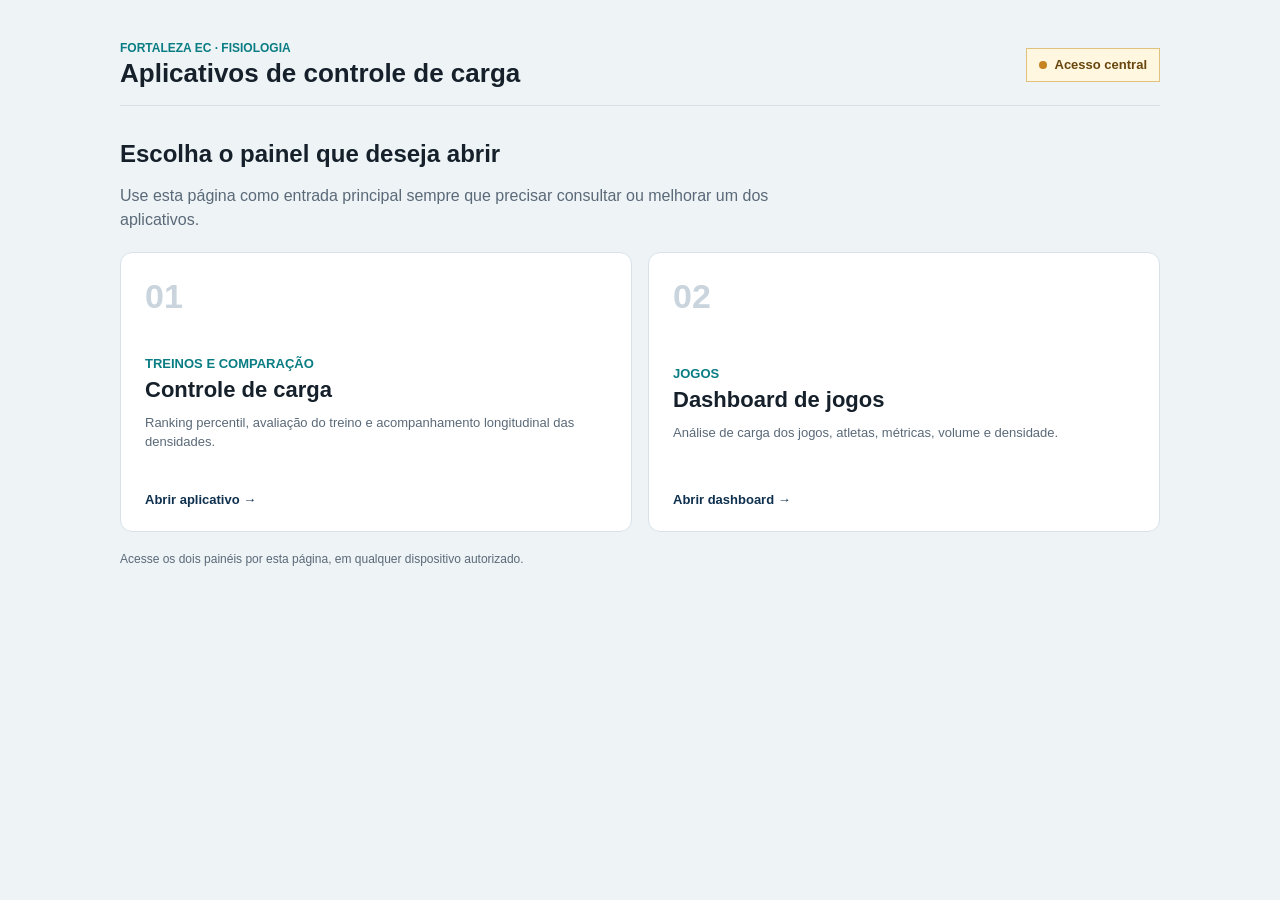
==== commit 25f66702: "Adicionar entrada para os dois aplicativos Cria a página inicial, preserva o dashboard de jogos e ad" ====
--- a/load-dashboard/index.html
+++ b/load-dashboard/index.html
@@ -1,792 +1,49 @@
-﻿<!doctype html>
-<html lang="pt-BR">
-  <head>
-    <meta charset="utf-8">
-    <meta name="viewport" content="width=device-width, initial-scale=1">
-    <title>Controle de Carga | Jogos</title>
-    <link rel="stylesheet" href="./styles.css?v=20260730-game-split-render-fix-v4">
-  </head>
-  <body>
-    <main class="app-shell">
-      <aside class="sidebar" aria-label="Filtros">
-        <div class="brand-block">
-          <p class="eyebrow">Fortaleza EC</p>
-          <h1>Controle de Carga</h1>
-        </div>
-
-        <label class="field">
-          <span>Atleta</span>
-          <select id="athleteSelect"></select>
-        </label>
+<!doctype html>
+<html lang="pt-BR">
+  <head>
+    <meta charset="utf-8" />
+    <meta name="viewport" content="width=device-width, initial-scale=1" />
+    <title>Aplicativos de controle de carga</title>
+    <link rel="stylesheet" href="./launcher.css" />
+  </head>
+  <body>
+    <main class="app-shell launcher-shell">
+      <section class="topbar">
+        <div>
+          <p class="eyebrow">Fortaleza EC · Fisiologia</p>
+          <h1>Aplicativos de controle de carga</h1>
+        </div>
+        <div class="official-badge"><span class="badge-dot"></span>Acesso central</div>
+      </section>
 
-        <label class="toggle">
-          <input id="activeOnlyToggle" type="checkbox">
-          <span>Somente atletas ativos</span>
-        </label>
+      <section class="launcher-intro">
+        <h2>Escolha o painel que deseja abrir</h2>
+        <p>Use esta página como entrada principal sempre que precisar consultar ou melhorar um dos aplicativos.</p>
+      </section>
 
-        <label class="field">
-          <span>Metrica</span>
-          <select id="metricSelect"></select>
-        </label>
+      <section class="launcher-grid" aria-label="Aplicativos disponíveis">
+        <a class="launcher-card" href="./controle/">
+          <span class="launcher-number">01</span>
+          <div>
+            <p class="section-kicker">Treinos e comparação</p>
+            <h2>Controle de carga</h2>
+            <p>Ranking percentil, avaliação do treino e acompanhamento longitudinal das densidades.</p>
+          </div>
+          <span class="launcher-action">Abrir aplicativo →</span>
+        </a>
 
-        <div class="field">
-          <span>Modo de analise</span>
-          <div class="segmented two" id="loadModeControl" role="group" aria-label="Modo de analise">
-            <button type="button" data-mode="volume" class="active">Volume</button>
-            <button type="button" data-mode="density">Densidade</button>
+        <a class="launcher-card" href="./jogos/">
+          <span class="launcher-number">02</span>
+          <div>
+            <p class="section-kicker">Jogos</p>
+            <h2>Dashboard de jogos</h2>
+            <p>Análise de carga dos jogos, atletas, métricas, volume e densidade.</p>
           </div>
-        </div>
+          <span class="launcher-action">Abrir dashboard →</span>
+        </a>
+      </section>
 
-        <div class="field">
-          <span>Janela media movel</span>
-          <div class="segmented" id="windowControl" role="group" aria-label="Janela media movel">
-            <button type="button" data-window="3">3</button>
-            <button type="button" data-window="5" class="active">5</button>
-            <button type="button" data-window="10">10</button>
-          </div>
-        </div>
-
-        <label class="field">
-          <span>Minimo de minutos</span>
-          <input id="minutesInput" type="number" min="0" max="130" step="1" value="85">
-        </label>
-
-        <label class="toggle">
-          <input id="completeToggle" type="checkbox" checked>
-          <span>Somente jogos com 1tempo + 2tempo</span>
-        </label>
-
-        <div class="meta-box">
-          <span>Regras velocidade</span>
-          <strong>Alta int. = VB5 + VB6 + VB7</strong>
-          <strong>Sprint = VB6 + VB7</strong>
-        </div>
-      </aside>
-
-      <section class="workspace">
-        <header class="topbar">
-          <div class="athlete-title-row">
-            <div id="athleteAvatar" class="athlete-avatar" aria-hidden="true">
-              <span id="athleteAvatarFallback">--</span>
-              <img id="athletePhoto" alt="">
-            </div>
-            <div>
-              <p id="contextLabel" class="eyebrow">Analise longitudinal</p>
-              <h2 id="athleteTitle">Atleta</h2>
-            </div>
-          </div>
-          <div class="topbar-actions">
-            <button id="reportButton" type="button" title="Gerar relatorio individual do indice de exigencia">Relatorio</button>
-            <button id="refreshButton" type="button" title="Recarregar a versao mais recente dos dados">Atualizar dados</button>
-            <button id="downloadButton" type="button" title="Baixar dados filtrados">CSV</button>
-          </div>
-        </header>
-
-        <section id="reportBuilder" class="report-builder" hidden>
-          <div class="report-builder-card">
-            <div class="panel-head compact">
-              <div>
-                <h3>Relatorio personalizado</h3>
-                <span>Selecione as abas e defina o quadrante de cada pagina.</span>
-              </div>
-              <button id="reportCloseButton" type="button" class="report-close-button" aria-label="Fechar gerador de relatorio">Fechar</button>
-            </div>
-            <div class="report-builder-grid">
-              <label class="field report-title-field">
-                <span>Titulo do relatorio</span>
-                <input id="reportTitleInput" type="text" value="Relatorio personalizado - Controle de Carga">
-              </label>
-              <div class="report-builder-help">
-                <strong>Identidade visual</strong>
-                <p>O relatorio abre em uma nova janela com paleta do Fortaleza EC e layout pronto para impressao.</p>
-              </div>
-            </div>
-            <div id="reportOptions" class="report-options"></div>
-            <div class="report-actions">
-              <button id="reportGenerateButton" type="button">Gerar relatorio</button>
-            </div>
-          </div>
-        </section>
-
-        <nav class="view-tabs" aria-label="Abas de analise">
-          <button type="button" class="active" data-view="longitudinal">Longitudinal</button>
-          <button type="button" data-view="gameSplit">Jogo por tempo</button>
-          <button type="button" data-view="clusters">Grupos fisicos</button>
-          <button type="button" data-view="ranking">Ranking percentil</button>
-          <button type="button" data-view="correlation">Correlacao</button>
-          <button type="button" data-view="demand">Indice de exigencia</button>
-          <button type="button" data-view="external">Atleta externo</button>
-          <button type="button" data-view="availability">Disponibilidade</button>
-          <button type="button" data-view="alerts">Alertas</button>
-          <button type="button" data-view="written">Material escrito</button>
-        </nav>
-
-        <section id="longitudinalView" class="view-panel active">
-          <section class="kpi-grid" aria-label="Indicadores">
-            <article class="kpi">
-              <span>Jogos filtrados</span>
-              <strong id="gamesKpi">0</strong>
-            </article>
-            <article class="kpi">
-              <span>Media atleta</span>
-              <strong id="athleteAvgKpi">0</strong>
-            </article>
-            <article class="kpi">
-              <span>Ref. posicao</span>
-              <strong id="positionAvgKpi">0</strong>
-            </article>
-            <article class="kpi">
-              <span>Diferenca</span>
-              <strong id="diffKpi">0</strong>
-            </article>
-          </section>
-
-          <section class="panel compare-panel">
-            <div class="panel-head compact">
-              <div>
-                <h3>Comparar atletas</h3>
-                <p>Selecione atletas adicionais para visualizar a mesma metrica no grafico longitudinal.</p>
-              </div>
-              <button id="clearCompareButton" type="button">Limpar</button>
-            </div>
-            <label class="compare-select-label">
-              <span>Atletas comparados</span>
-              <select id="compareAthletesSelect" multiple size="5"></select>
-            </label>
-            <div id="compareChips" class="compare-chips"></div>
-          </section>
-
-          <section class="chart-panel">
-            <div class="panel-head">
-              <div>
-                <h3 id="chartTitle">Evolucao</h3>
-                <p id="chartSubtitle">Linha azul: partida. Linha vermelha: media movel. Linha tracejada: referencia da posicao.</p>
-              </div>
-              <div class="legend" aria-label="Legenda">
-                <span><i class="dot raw"></i>Jogo</span>
-                <span><i class="dot rolling"></i>Media movel</span>
-                <span><i class="dash"></i>Posicao</span>
-                <span><i class="dot compare"></i>Comparados</span>
-              </div>
-            </div>
-            <div id="chart" class="chart" role="img" aria-label="Grafico longitudinal"></div>
-          </section>
-
-          <section class="chart-panel">
-            <div class="panel-head">
-              <div>
-                <h3 id="loadResultTitle">Resultante volume x densidade</h3>
-                <p id="loadResultSubtitle">Ultimos 10 jogos com percentuais de volume, densidade e resultante da carga para a variavel selecionada.</p>
-              </div>
-              <div class="legend" aria-label="Legenda resultante">
-                <span><i class="dot result-volume"></i>Volume %</span>
-                <span><i class="dot result-density"></i>Densidade %</span>
-                <span><i class="dot result-total"></i>Resultante %</span>
-              </div>
-            </div>
-            <div id="loadResultChart" class="chart" role="img" aria-label="Grafico de resultante de volume e densidade"></div>
-          </section>
-
-          <section class="lower-grid">
-            <section class="panel">
-              <div class="panel-head compact">
-                <h3>Referencia por posicao</h3>
-                <span id="referenceNote"></span>
-              </div>
-              <div id="positionBars" class="bars"></div>
-            </section>
-
-            <section class="panel radar-panel">
-              <div class="panel-head compact">
-                <h3>Radar atleta x posicao</h3>
-                <span id="radarNote"></span>
-              </div>
-              <div id="radarChart" class="radar-chart" role="img" aria-label="Radar comparativo"></div>
-              <div class="legend radar-legend" aria-label="Legenda radar">
-                <span><i class="swatch athlete"></i>Atleta</span>
-                <span><i class="swatch position"></i>Posicao</span>
-              </div>
-            </section>
-
-            <section class="panel">
-              <div class="panel-head compact">
-                <h3>Partidas</h3>
-                <span id="tableCount"></span>
-              </div>
-              <div class="table-wrap">
-                <table>
-                  <thead>
-                    <tr>
-                      <th>Data</th>
-                      <th>Min</th>
-                      <th id="metricHeader">Valor</th>
-                      <th>Media movel</th>
-                      <th>Ref. posicao</th>
-                    </tr>
-                  </thead>
-                  <tbody id="eventsTable"></tbody>
-                </table>
-              </div>
-            </section>
-          </section>
-        </section>
-
-        <section id="gameSplitView" class="view-panel">
-          <section class="cluster-toolbar panel">
-            <div>
-              <h3>Resumo por jogo e tempos</h3>
-              <p id="gameSplitNote">Tabela do jogo completo, 1tempo e 2tempo com valor absoluto e comparacao contra a media do atleta no filtro atual.</p>
-            </div>
-            <div class="cluster-controls">
-              <label>
-                <span>Jogo</span>
-                <select id="gameSplitDateSelect"></select>
-              </label>
-            </div>
-          </section>
-
-          <section class="availability-grid">
-            <article class="kpi"><span>Jogos elegiveis</span><strong id="gameSplitGamesKpi">0</strong></article>
-            <article class="kpi"><span>Data selecionada</span><strong id="gameSplitDateKpi">--</strong></article>
-            <article class="kpi"><span>Minutos do jogo</span><strong id="gameSplitMinutesKpi">0</strong></article>
-            <article class="kpi"><span>Pico V. max</span><strong id="gameSplitPeakVmaxKpi">0</strong></article>
-          </section>
-
-          <section class="panel">
-            <div class="panel-head compact">
-              <h3>Tabela comparativa por tempo</h3>
-              <span id="gameSplitTableCount">0 linhas</span>
-            </div>
-            <div class="table-wrap game-split-table-wrap">
-              <table>
-                <thead>
-                  <tr>
-                    <th>Tarefa</th>
-                    <th>Min</th>
-                    <th>Dist. total</th>
-                    <th>% media</th>
-                    <th>Alta int.</th>
-                    <th>% media</th>
-                    <th>Aceleracoes</th>
-                    <th>% media</th>
-                    <th>Desaceleracoes</th>
-                    <th>% media</th>
-                    <th>&gt;25 km/h</th>
-                    <th>% media</th>
-                    <th>% V.max</th>
-                    <th>% media</th>
-                  </tr>
-                </thead>
-                <tbody id="gameSplitTable"></tbody>
-              </table>
-            </div>
-          </section>
-
-          <section class="panel">
-            <div class="panel-head compact">
-              <h3>Leitura do recorte</h3>
-              <span id="gameSplitSummaryNote"></span>
-            </div>
-            <div id="gameSplitSummary" class="game-split-summary"></div>
-          </section>
-
-          <section class="panel">
-            <div class="panel-head compact">
-              <h3>Todos os jogadores na data</h3>
-              <span id="gameSplitPlayersCount">0 atletas</span>
-            </div>
-            <div class="table-wrap game-split-table-wrap">
-              <table>
-                <thead>
-                  <tr>
-                    <th>Atleta</th>
-                    <th>Posicao</th>
-                    <th>Recorte</th>
-                    <th>Min</th>
-                    <th>Dist. total</th>
-                    <th>% media</th>
-                    <th>Max</th>
-                    <th>Alta int.</th>
-                    <th>% media</th>
-                    <th>Max</th>
-                    <th>Aceleracoes</th>
-                    <th>% media</th>
-                    <th>Max</th>
-                    <th>Desaceleracoes</th>
-                    <th>% media</th>
-                    <th>Max</th>
-                    <th>&gt;25 km/h</th>
-                    <th>% media</th>
-                    <th>Max</th>
-                    <th>% V.max</th>
-                    <th>% media</th>
-                    <th>Max</th>
-                  </tr>
-                </thead>
-                <tbody id="gameSplitPlayersTable"></tbody>
-              </table>
-            </div>
-          </section>
-        </section>
-
-        <section id="clustersView" class="view-panel">
-          <section class="cluster-toolbar panel">
-            <div>
-              <h3>Grupos fisicos por k-means</h3>
-              <p id="clusterModeNote">O agrupamento usa medias por atleta nas metricas do radar, incluindo alta intensidade, padronizadas por z-score.</p>
-            </div>
-            <div class="cluster-controls">
-              <label>
-                <span>Clusters</span>
-                <select id="clusterCountSelect">
-                  <option value="2">2</option>
-                  <option value="3" selected>3</option>
-                  <option value="4">4</option>
-                  <option value="5">5</option>
-                </select>
-              </label>
-              <label>
-                <span>Min. jogos</span>
-                <input id="clusterMinGamesInput" type="number" min="1" max="20" step="1" value="3">
-              </label>
-            </div>
-          </section>
-
-          <section class="cluster-grid">
-            <section class="panel">
-              <div class="panel-head compact">
-                <h3>Mapa dos atletas</h3>
-                <span id="clusterMapNote"></span>
-              </div>
-              <div id="clusterScatter" class="cluster-scatter" role="img" aria-label="Mapa de clusters"></div>
-            </section>
-
-            <section class="panel">
-              <div class="panel-head compact">
-                <h3>Resumo dos grupos</h3>
-                <span id="clusterSummaryNote"></span>
-              </div>
-              <div id="clusterCards" class="cluster-cards"></div>
-            </section>
-          </section>
-
-          <section class="panel">
-            <div class="panel-head compact">
-              <h3>Atletas agrupados</h3>
-              <span id="clusterTableCount"></span>
-            </div>
-            <div class="table-wrap cluster-table-wrap">
-              <table>
-                <thead>
-                  <tr>
-                    <th>Grupo</th>
-                    <th>Atleta</th>
-                    <th>Posicao</th>
-                    <th>Jogos</th>
-                    <th>Total Dist.</th>
-                    <th>Alta int.</th>
-                    <th>FMP High</th>
-                    <th>Sprint</th>
-                    <th>Acoes expl.</th>
-                    <th>RHIE</th>
-                    <th>Run High</th>
-                  </tr>
-                </thead>
-                <tbody id="clusterTable"></tbody>
-              </table>
-            </div>
-          </section>
-        </section>
-        <section id="rankingView" class="view-panel">
-          <section class="cluster-toolbar panel">
-            <div>
-              <h3>Ranking percentil Fortaleza EC</h3>
-              <p>Percentil calculado a partir das medias por atleta, com escolha entre referencia da equipe ou da posicao.</p>
-            </div>
-            <div class="cluster-controls">
-              <label><span>Referencia</span><select id="rankingScopeSelect"><option value="team" selected>Equipe</option><option value="position">Posicao</option></select></label>
-              <label><span>Posicao</span><select id="rankingPositionSelect"></select></label>
-              <label><span>Ordenar por</span><select id="rankingSortSelect"></select></label>
-              <label><span>Min. jogos</span><input id="rankingMinGamesInput" type="number" min="1" max="20" step="1" value="3"></label>
-              <label><span>Mostrar</span><select id="rankingLimitSelect"><option value="10" selected>Top 10</option><option value="20">Top 20</option><option value="all">Todos</option></select></label>
-              <div class="ranking-metric-picker">
-                <span>Variaveis</span>
-                <button id="rankingMetricToggle" type="button" class="metric-picker-button" aria-expanded="false" aria-controls="rankingMetricMenu">Selecionar variaveis</button>
-                <div id="rankingMetricMenu" class="metric-picker-menu" hidden></div>
-              </div>
-            </div>
-          </section>
-          <section class="ranking-grid">
-            <article class="kpi"><span>Atletas ranqueados</span><strong id="rankingAthletesKpi">0</strong></article>
-            <article class="kpi"><span>Referencia</span><strong id="rankingScopeKpi">Equipe</strong></article>
-            <article class="kpi"><span>Ordenacao</span><strong id="rankingMetricKpi">Media</strong></article>
-          </section>
-
-          <section class="panel">
-            <div class="panel-head compact"><h3>Heatmap de percentis</h3><span id="rankingHeatmapNote"></span></div>
-            <div id="rankingHeatmap" class="ranking-heatmap" role="img" aria-label="Heatmap de percentis por atleta e metrica"></div>
-          </section>
-          <section class="panel">
-            <div class="panel-head compact"><h3>Tabela de percentis</h3><span id="rankingTableCount"></span></div>
-            <div class="table-wrap ranking-table-wrap">
-              <table>
-                <thead id="rankingTableHead"></thead>
-                <tbody id="rankingTable"></tbody>
-              </table>
-            </div>
-          </section>
-        </section>
-        <section id="correlationView" class="view-panel">
-          <section class="cluster-toolbar panel">
-            <div>
-              <h3>Matriz de correlacao - Jogos CTR</h3>
-              <p>Correlacao de Pearson entre as variaveis numericas consolidadas por jogo, respeitando os filtros globais ativos do dashboard.</p>
-            </div>
-            <div class="alert-summary" id="correlationNote">Sem dados</div>
-          </section>
-
-          <section class="availability-grid">
-            <article class="kpi"><span>Jogos na analise</span><strong id="correlationGamesKpi">0</strong></article>
-            <article class="kpi"><span>Variaveis</span><strong id="correlationVariablesKpi">0</strong></article>
-            <article class="kpi"><span>Maior correlacao +</span><strong id="correlationPositiveKpi">--</strong></article>
-            <article class="kpi"><span>Maior correlacao -</span><strong id="correlationNegativeKpi">--</strong></article>
-          </section>
-
-          <section class="panel">
-            <div class="panel-head compact">
-              <h3>Heatmap de correlacao</h3>
-              <span>Diagonal = 1,00</span>
-            </div>
-            <div id="correlationMatrix" class="correlation-matrix" role="img" aria-label="Matriz de correlacao entre variaveis do Jogos CTR"></div>
-          </section>
-
-          <section class="panel">
-            <div class="panel-head compact">
-              <h3>Pares mais fortes</h3>
-              <span id="correlationPairsCount">0 pares</span>
-            </div>
-            <div class="table-wrap">
-              <table>
-                <thead><tr><th>#</th><th>Variavel A</th><th>Variavel B</th><th>r</th><th>Leitura</th></tr></thead>
-                <tbody id="correlationPairsTable"></tbody>
-              </table>
-            </div>
-          </section>
-        </section>
-        <section id="demandView" class="view-panel">
-          <section class="cluster-toolbar panel">
-            <div>
-              <h3>Indice de exigencia da demanda fisica</h3>
-              <p id="demandFormulaNote">Indice composto por desvios padrao ponderados do jogo e ajuste pela carga recente.</p>
-            </div>
-            <div class="cluster-controls">
-              <label>
-                <span>Data do jogo</span>
-                <input id="demandDateInput" type="date">
-              </label>
-            </div>
-            <div class="alert-summary" id="demandNote">Sem dados</div>
-          </section>
-
-          <section class="availability-grid">
-            <article class="kpi"><span>Ultimo indice</span><strong id="demandScoreKpi">0</strong></article>
-            <article class="kpi"><span>Faixa</span><strong id="demandBandKpi">--</strong></article>
-            <article class="kpi"><span>Demanda do jogo</span><strong id="demandGameLoadKpi">0</strong></article>
-            <article class="kpi"><span>Carga recente</span><strong id="demandRecentLoadKpi">0</strong></article>
-          </section>
-
-          <section class="panel">
-            <div class="panel-head compact">
-              <h3>Metodo do indice</h3>
-              <span>Resumo tecnico</span>
-            </div>
-            <div class="demand-method">
-              <article>
-                <strong>1. Demanda do jogo</strong>
-                <p>Z-score individual do atleta em cada metrica, com limite de -3 a +3 DP.</p>
-              </article>
-              <article>
-                <strong>2. Pesos</strong>
-                <p>Alta intensidade 28%, Acoes explosivas 25%, Sprint 20%, RHIE 18%, Distancia total 3%, FMP High 3%, Run High 3%.</p>
-              </article>
-              <article>
-                <strong>3. Cargas complementares</strong>
-                <p>Carga recente = EWMA dos ultimos 4 dias. Carga aguda/cronica = relacao entre a EWMA de 7 dias e a EWMA de 28 dias, com carga zero nos dias sem sessao.</p>
-              </article>
-              <article>
-                <strong>4. Formula final</strong>
-                <p>Indice final = 60% jogo + 20% carga aguda/cronica + 20% carga recente, convertido para escala 0-100.</p>
-              </article>
-            </div>
-          </section>
-
-          <section class="demand-grid">
-            <section class="panel">
-              <div class="panel-head compact">
-                <h3>Escala de exigencia</h3>
-                <span id="demandGaugeNote"></span>
-              </div>
-              <div id="demandGauge" class="demand-gauge" role="img" aria-label="Escala de exigencia de baixa a alta"></div>
-            </section>
-
-            <section class="panel">
-              <div class="panel-head compact">
-                <h3>Contribuicoes do ultimo jogo</h3>
-                <span id="demandBreakdownNote"></span>
-              </div>
-              <div id="demandBreakdown" class="bars"></div>
-            </section>
-          </section>
-
-          <section class="panel">
-            <div class="panel-head compact">
-              <h3>Historico do atleta</h3>
-              <span id="demandTimelineNote"></span>
-            </div>
-            <div id="demandTimeline" class="group-metric-bars" role="img" aria-label="Historico do indice de exigencia por jogo"></div>
-          </section>
-
-          <section class="panel">
-            <div class="panel-head compact">
-              <h3>Atletas na data</h3>
-              <span id="demandTableCount"></span>
-            </div>
-            <div class="table-wrap">
-              <table>
-                <thead><tr><th>#</th><th>Atleta</th><th>Posicao</th><th>Data</th><th>Indice</th><th>Faixa</th><th>Jogo</th><th>Recente</th></tr></thead>
-                <tbody id="demandTable"></tbody>
-              </table>
-            </div>
-          </section>
-        </section>
-        <section id="externalView" class="view-panel">
-          <section class="cluster-toolbar panel">
-            <div>
-              <h3>Comparacao de atleta externo</h3>
-              <p id="externalMethodNote">Upload de 1 linha por jogo para calcular percentis do atleta externo contra a equipe e contra atletas da mesma posicao.</p>
-            </div>
-            <div class="cluster-controls">
-              <label>
-                <span>Arquivo CSV</span>
-                <input id="externalFileInput" type="file" accept=".csv,text/csv">
-              </label>
-              <a id="externalTemplateLink" class="template-link" href="./comparacao-atleta-externo-template.csv" download>Baixar template</a>
-            </div>
-            <div class="alert-summary" id="externalNote">Nenhum arquivo carregado</div>
-          </section>
-
-          <section class="availability-grid">
-            <article class="kpi"><span>Jogos do candidato</span><strong id="externalGamesKpi">0</strong></article>
-            <article class="kpi"><span>Posicao</span><strong id="externalPositionKpi">--</strong></article>
-            <article class="kpi"><span>Percentil equipe</span><strong id="externalTeamPctKpi">--</strong></article>
-            <article class="kpi"><span>Percentil posicao</span><strong id="externalPositionPctKpi">--</strong></article>
-          </section>
-
-          <section class="demand-grid">
-            <section class="panel">
-              <div class="panel-head compact">
-                <h3>Perfil do candidato</h3>
-                <span id="externalProfileNote"></span>
-              </div>
-              <div class="table-wrap">
-                <table>
-                  <thead><tr><th>Metrica</th><th>Media candidato</th><th>Percentil equipe</th><th>Percentil posicao</th></tr></thead>
-                  <tbody id="externalProfileTable"></tbody>
-                </table>
-              </div>
-            </section>
-
-            <section class="panel">
-              <div class="panel-head compact">
-                <h3>Leitura rapida</h3>
-                <span id="externalSummaryNote"></span>
-              </div>
-              <div id="externalSummaryBars" class="bars"></div>
-            </section>
-          </section>
-
-          <section class="panel">
-            <div class="panel-head compact">
-              <h3>Referencia interna por atleta</h3>
-              <span id="externalReferenceCount"></span>
-            </div>
-            <div class="table-wrap">
-              <table>
-                <thead><tr><th>Atleta</th><th>Posicao</th><th>Jogos</th><th>Dist. total</th><th>Alta int.</th><th>Aceleracoes</th><th>Desaceleracoes</th></tr></thead>
-                <tbody id="externalReferenceTable"></tbody>
-              </table>
-            </div>
-          </section>
-        </section>
-        <section id="availabilityView" class="view-panel">
-          <section class="cluster-toolbar panel">
-            <div>
-              <h3>Disponibilidade do elenco</h3>
-              <p>Atleta em DM e considerado indisponivel; G1, G2, G3 e demais grupos contam como disponiveis.</p>
-            </div>
-            <div class="cluster-controls">
-              <label><span>Data inicial</span><input id="availabilityStartInput" type="date"></label>
-              <label><span>Data final</span><input id="availabilityEndInput" type="date"></label>
-              <label><span>Metrica</span><select id="availabilityMetricSelect"></select></label>
-            </div>
-          </section>
-
-          <section class="availability-grid">
-            <article class="kpi"><span>Dias no periodo</span><strong id="availabilityDaysKpi">0</strong></article>
-            <article class="kpi"><span>Disponibilidade media</span><strong id="availabilityRateKpi">0%</strong></article>
-            <article class="kpi"><span>Registros DM</span><strong id="availabilityDmKpi">0</strong></article>
-            <article class="kpi"><span>Atletas avaliados</span><strong id="availabilityAthletesKpi">0</strong></article>
-          </section>
-
-          <section class="panel">
-            <div class="panel-head compact">
-              <h3>Evolucao diaria</h3>
-              <span id="availabilityChartNote"></span>
-            </div>
-            <div id="availabilityChart" class="availability-chart" role="img" aria-label="Grafico de disponibilidade diaria"></div>
-          </section>
-
-          <section class="panel">
-            <div class="panel-head compact">
-              <h3>G1 x G2: somatorio das medias diarias</h3>
-              <span id="availabilityMetricNote"></span>
-            </div>
-            <div id="availabilityMetricBars" class="group-metric-bars" role="img" aria-label="Comparacao de metricas entre grupos"></div>
-            <div class="table-wrap daily-group-table-wrap">
-              <table>
-                <thead><tr><th>Data</th><th>G1 media</th><th>G1 atletas</th><th>G2 media</th><th>G2 atletas</th><th>Dif. G1-G2</th></tr></thead>
-                <tbody id="availabilityDailyGroupTable"></tbody>
-              </table>
-            </div>
-          </section>
-
-          <section class="availability-lower">
-            <section class="panel">
-              <div class="panel-head compact">
-                <h3>Distribuicao por grupo</h3>
-                <span id="availabilityGroupNote"></span>
-              </div>
-              <div id="availabilityGroupBars" class="bars"></div>
-            </section>
-            <section class="panel">
-              <div class="panel-head compact">
-                <h3>Atletas com mais dias em DM</h3>
-                <span id="availabilityTableCount"></span>
-              </div>
-              <div class="table-wrap availability-table-wrap">
-                <table>
-                  <thead><tr><th>Atleta</th><th>Posicao</th><th>Dias</th><th>DM</th><th>Disp.</th><th>Grupo mais freq.</th></tr></thead>
-                  <tbody id="availabilityTable"></tbody>
-                </table>
-              </div>
-            </section>
-          </section>
-          <section class="panel">
-            <div class="panel-head compact">
-              <h3>Medias fisicas por grupo</h3>
-              <span id="availabilityMetricTableCount"></span>
-            </div>
-            <div class="table-wrap group-metric-table-wrap">
-              <table>
-                <thead><tr><th>Grupo</th><th>Registros</th><th>Atletas</th><th>Total Dist.</th><th>Alta int.</th><th>FMP High</th><th>Sprint</th><th>Acoes expl.</th><th>RHIE</th><th>Run High</th></tr></thead>
-                <tbody id="availabilityMetricTable"></tbody>
-              </table>
-            </div>
-          </section>
-        </section>
-        <section id="alertsView" class="view-panel">
-          <section class="cluster-toolbar panel">
-            <div>
-              <h3>Alertas por desvio padrao</h3>
-              <p>Ultimo jogo valido ate a data escolhida, comparado com o proprio historico anterior do atleta.</p>
-            </div>
-            <div class="cluster-controls">
-              <label>
-                <span>Limite</span>
-                <select id="alertThresholdSelect">
-                  <option value="2">2 DP</option>
-                  <option value="1">1 DP</option>
-                </select>
-              </label>
-              <label>
-                <span>Data ref.</span>
-                <input id="alertDateInput" type="date">
-              </label>
-            </div>
-            <div class="alert-summary" id="alertNote">0 alertas</div>
-          </section>
-          <section id="alertBoard" class="alert-board"></section>
-        </section>
-
-        <section id="writtenView" class="view-panel">
-          <section class="written-hero panel">
-            <div>
-              <p class="eyebrow">Fortaleza EC</p>
-              <h3>Material escrito - App Controle de Carga</h3>
-              <p>Resumo metodologico das analises construidas para acompanhamento de carga competitiva, disponibilidade, rankings e comparacoes do elenco.</p>
-            </div>
-          </section>
-
-          <section class="written-grid">
-            <article class="written-card">
-              <span>01</span>
-              <h4>Regra do jogo</h4>
-              <p>Na planilha Jogos CTR, os periodos <strong>1tempo</strong> e <strong>2tempo</strong> representam primeiro e segundo tempo. O jogo completo e a soma dos dois periodos. Recortes minuto a minuto nao entram como jogo completo.</p>
-            </article>
-            <article class="written-card">
-              <span>02</span>
-              <h4>Vinculo dos atletas</h4>
-              <p>O ID do atleta na base de jogos e cruzado com o cadastro para trazer nome oficial, posicao, status e foto. Isso padroniza os filtros, rankings, grupos e tabelas.</p>
-            </article>
-            <article class="written-card">
-              <span>03</span>
-              <h4>Metricas principais</h4>
-              <p>As metricas acompanhadas sao Total Distance, Alta intensidade, FMP High Dynamic, Sprint, Acoes explosivas, RHIE Total Bouts e FMP Running High Duration. Alta intensidade e VB5 + VB6 + VB7. Sprint e VB6 + VB7. Acoes explosivas somam Acceleration B2-3, Deceleration B2-3, IMA CoD Left High e IMA CoD Right High.</p>
-            </article>
-            <article class="written-card">
-              <span>04</span>
-              <h4>Volume e densidade</h4>
-              <p>O modo Volume usa os valores totais do jogo. O modo Densidade divide o volume pela duracao do jogo do atleta. Exemplo: 10.000 m em 100 min = 100 m/min.</p>
-            </article>
-            <article class="written-card">
-              <span>05</span>
-              <h4>Longitudinal</h4>
-              <p>A aba longitudinal acompanha a evolucao do atleta jogo a jogo, media movel, referencia da posicao e radar atleta x posicao. O filtro minimo de minutos controla quais jogos entram no calculo.</p>
-            </article>
-            <article class="written-card">
-              <span>06</span>
-              <h4>Ranking percentil</h4>
-              <p>O ranking usa medias por atleta e transforma cada metrica em percentil. A referencia pode ser equipe inteira ou a propria posicao. O filtro de posicao controla quem aparece na tela.</p>
-            </article>
-            <article class="written-card">
-              <span>07</span>
-              <h4>Grupos fisicos</h4>
-              <p>O k-means agrupa atletas com perfis fisicos proximos a partir das metricas do radar, padronizadas por z-score. Os nomes dos grupos descrevem caracteristicas como resistencia alta, sprint baixo ou alta intensidade elevada.</p>
-            </article>
-            <article class="written-card">
-              <span>08</span>
-              <h4>Disponibilidade</h4>
-              <p>A planilha GRUPOS TAG define o grupo diario do atleta. DM significa indisponivel. G1, G2, G3 e demais marcacoes contam como disponiveis para o calculo de disponibilidade do elenco.</p>
-            </article>
-            <article class="written-card">
-              <span>09</span>
-              <h4>Comparacao G1 x G2</h4>
-              <p>Para comparar G1 e G2, em cada dia o app calcula a media da carga dos atletas do grupo. Depois soma essas medias diarias no periodo selecionado.</p>
-            </article>
-            <article class="written-card">
-              <span>10</span>
-              <h4>Atualizacao diaria</h4>
-              <p>A automacao diaria atualiza Jogos CTR, cadastro e GRUPOS TAG, reconstruindo a base do dashboard e validando as abas principais. A leitura depende do arquivo local do OneDrive estar sincronizado no computador.</p>
-            </article>
-          </section>
-        </section>
-      </section>
+      <p class="launcher-help">Acesse os dois painéis por esta página, em qualquer dispositivo autorizado.</p>
     </main>
-
-    <script src="./data.js?v=20260817-data-refresh"></script>
-    <script src="./app.js?v=20260817-athlete-demand-report"></script>
-  </body>
-</html>
-
-
-
+  </body>
+</html>
--- a/load-dashboard/launcher.css
+++ b/load-dashboard/launcher.css
@@ -0,0 +1,977 @@
+:root {
+  color-scheme: light;
+  --ink: #15202b;
+  --muted: #5a6978;
+  --line: #d8e0e8;
+  --soft: #f4f7fa;
+  --panel: #ffffff;
+  --navy: #0f314f;
+  --teal: #097d83;
+  --amber: #c78320;
+  --green: #16734b;
+  --red: #b84545;
+}
+
+* {
+  box-sizing: border-box;
+}
+
+body {
+  margin: 0;
+  background: #eef3f6;
+  color: var(--ink);
+  font-family: Arial, Helvetica, sans-serif;
+}
+
+.app-shell {
+  width: min(1280px, calc(100vw - 32px));
+  margin: 0 auto;
+  padding: 24px 0 32px;
+}
+
+.topbar {
+  min-height: 82px;
+  display: flex;
+  align-items: center;
+  justify-content: space-between;
+  gap: 20px;
+  border-bottom: 1px solid var(--line);
+  margin-bottom: 18px;
+}
+
+.eyebrow {
+  margin: 0 0 4px;
+  color: var(--teal);
+  font-size: 12px;
+  font-weight: 700;
+  text-transform: uppercase;
+}
+
+h1,
+h2 {
+  margin: 0;
+  letter-spacing: 0;
+}
+
+h1 {
+  font-size: 26px;
+  line-height: 1.15;
+}
+
+h2 {
+  font-size: 15px;
+}
+
+.official-badge {
+  display: inline-flex;
+  align-items: center;
+  gap: 8px;
+  min-height: 34px;
+  padding: 0 12px;
+  border: 1px solid #e0c27e;
+  background: #fff7df;
+  color: #68450d;
+  font-size: 13px;
+  font-weight: 700;
+}
+
+.header-actions {
+  display: flex;
+  align-items: center;
+  gap: 10px;
+}
+
+.app-switcher {
+  display: inline-flex;
+  min-height: 34px;
+  align-items: center;
+  padding: 0 12px;
+  border: 1px solid #cbd6df;
+  border-radius: 6px;
+  color: var(--navy);
+  background: #fff;
+  font-size: 12px;
+  font-weight: 700;
+  text-decoration: none;
+}
+
+.app-switcher:hover {
+  border-color: var(--teal);
+  color: var(--teal);
+}
+
+.badge-dot {
+  width: 8px;
+  height: 8px;
+  border-radius: 50%;
+  background: var(--amber);
+}
+
+.workspace {
+  display: grid;
+  grid-template-columns: minmax(360px, 0.9fr) minmax(520px, 1.1fr);
+  gap: 16px;
+}
+
+.panel {
+  background: var(--panel);
+  border: 1px solid var(--line);
+  border-radius: 8px;
+}
+
+.input-panel,
+.result-panel,
+.table-panel {
+  padding: 16px;
+}
+
+.panel-heading {
+  display: flex;
+  align-items: center;
+  justify-content: space-between;
+  gap: 12px;
+  padding-bottom: 12px;
+  border-bottom: 1px solid var(--line);
+  color: var(--ink);
+}
+
+.panel-heading span {
+  color: var(--muted);
+  font-size: 12px;
+  font-weight: 700;
+}
+
+.identity-grid,
+.metric-grid {
+  display: grid;
+  gap: 12px;
+  margin-top: 14px;
+}
+
+.identity-grid {
+  grid-template-columns: 1fr 170px;
+}
+
+.metric-grid {
+  grid-template-columns: repeat(2, minmax(0, 1fr));
+}
+
+label {
+  display: grid;
+  gap: 6px;
+  color: #354555;
+  font-size: 12px;
+  font-weight: 700;
+}
+
+input,
+select {
+  width: 100%;
+  height: 42px;
+  border: 1px solid #cbd6df;
+  border-radius: 6px;
+  padding: 0 10px;
+  color: var(--ink);
+  background: #ffffff;
+  font: inherit;
+  font-size: 14px;
+}
+
+input:focus,
+select:focus {
+  outline: 2px solid rgba(9, 125, 131, 0.22);
+  border-color: var(--teal);
+}
+
+.actions {
+  display: flex;
+  align-items: center;
+  gap: 10px;
+  margin-top: 16px;
+}
+
+button {
+  height: 42px;
+  border-radius: 6px;
+  border: 1px solid transparent;
+  padding: 0 14px;
+  font: inherit;
+  font-size: 14px;
+  font-weight: 700;
+  cursor: pointer;
+}
+
+.primary-action {
+  display: inline-flex;
+  align-items: center;
+  gap: 8px;
+  color: white;
+  background: var(--navy);
+}
+
+.primary-action svg {
+  width: 17px;
+  height: 17px;
+  fill: none;
+  stroke: currentColor;
+  stroke-width: 2;
+  stroke-linecap: round;
+  stroke-linejoin: round;
+}
+
+.ghost-action {
+  color: var(--navy);
+  background: #f7fafc;
+  border-color: #cbd6df;
+}
+
+.score-row {
+  display: grid;
+  grid-template-columns: 1fr 1fr;
+  gap: 10px;
+  margin-top: 14px;
+}
+
+.score-row > div {
+  min-height: 78px;
+  border: 1px solid var(--line);
+  border-radius: 6px;
+  padding: 12px;
+  background: var(--soft);
+}
+
+.score-label {
+  display: block;
+  color: var(--muted);
+  font-size: 12px;
+  font-weight: 700;
+  margin-bottom: 8px;
+}
+
+.score-row strong {
+  display: block;
+  font-size: 28px;
+  line-height: 1.1;
+}
+
+.radar-layout {
+  margin-top: 12px;
+  border: 1px solid var(--line);
+  border-radius: 6px;
+  background: #fbfdfe;
+  padding: 12px;
+}
+
+#radar {
+  width: 100%;
+  aspect-ratio: 7 / 5;
+  display: block;
+}
+
+.legend {
+  display: flex;
+  justify-content: center;
+  gap: 18px;
+  color: var(--muted);
+  font-size: 12px;
+  font-weight: 700;
+}
+
+.legend span {
+  display: inline-flex;
+  align-items: center;
+  gap: 6px;
+}
+
+.legend i {
+  width: 10px;
+  height: 10px;
+  display: inline-block;
+  border-radius: 2px;
+}
+
+.legend-external {
+  background: var(--teal);
+}
+
+.legend-reference {
+  background: var(--amber);
+}
+
+.table-panel {
+  margin-top: 16px;
+}
+
+.table-wrap {
+  width: 100%;
+  overflow-x: auto;
+}
+
+table {
+  width: 100%;
+  min-width: 820px;
+  border-collapse: collapse;
+  margin-top: 12px;
+  font-size: 13px;
+}
+
+th,
+td {
+  border-bottom: 1px solid var(--line);
+  padding: 10px 8px;
+  text-align: right;
+  white-space: nowrap;
+}
+
+th {
+  color: white;
+  background: var(--navy);
+  font-size: 12px;
+}
+
+th:first-child,
+td:first-child,
+td:last-child {
+  text-align: left;
+}
+
+.rank-pill {
+  display: inline-block;
+  min-width: 110px;
+  padding: 4px 8px;
+  border-radius: 999px;
+  text-align: center;
+  font-weight: 700;
+}
+
+.rank-top {
+  background: #dcf7e9;
+  color: var(--green);
+}
+
+.rank-mid {
+  background: #fff3cf;
+  color: #7b500f;
+}
+
+.rank-low {
+  background: #ffe3e3;
+  color: var(--red);
+}
+
+.app-tabs {
+  display: flex;
+  gap: 4px;
+  margin-bottom: 16px;
+  border-bottom: 1px solid var(--line);
+}
+
+.app-tab {
+  height: 44px;
+  border: 0;
+  border-bottom: 3px solid transparent;
+  border-radius: 6px 6px 0 0;
+  color: var(--muted);
+  background: transparent;
+}
+
+.app-tab:hover,
+.app-tab.is-active {
+  color: var(--navy);
+  background: #f8fafc;
+}
+
+.app-tab.is-active {
+  border-bottom-color: var(--teal);
+}
+
+.tab-view {
+  display: none;
+}
+
+.tab-view.is-active {
+  display: block;
+}
+
+.training-filter-panel,
+.training-radar-panel,
+.training-table-panel {
+  padding: 16px;
+}
+
+.section-kicker {
+  margin: 0 0 3px;
+  color: var(--teal);
+  font-size: 11px;
+  font-weight: 700;
+  text-transform: uppercase;
+}
+
+.training-filter-grid {
+  display: grid;
+  grid-template-columns: minmax(220px, 1.3fr) minmax(210px, 1fr) minmax(150px, 0.8fr) minmax(150px, 0.8fr);
+  gap: 12px;
+  margin-top: 14px;
+}
+
+.mode-fieldset {
+  min-width: 0;
+  margin: 0;
+  padding: 0;
+  border: 0;
+}
+
+.mode-fieldset legend,
+.field-label {
+  display: block;
+  margin-bottom: 6px;
+  color: #354555;
+  font-size: 12px;
+  font-weight: 700;
+}
+
+.segmented-control {
+  display: grid;
+  grid-template-columns: 1fr 1fr;
+  height: 42px;
+  overflow: hidden;
+  border: 1px solid #cbd6df;
+  border-radius: 6px;
+}
+
+.segmented-control label {
+  display: block;
+  cursor: pointer;
+}
+
+.segmented-control input {
+  position: absolute;
+  width: 1px;
+  height: 1px;
+  opacity: 0;
+}
+
+.segmented-control span {
+  display: flex;
+  height: 100%;
+  align-items: center;
+  justify-content: center;
+  color: var(--muted);
+  background: #fff;
+  font-size: 13px;
+}
+
+.segmented-control label + label span {
+  border-left: 1px solid #cbd6df;
+}
+
+.segmented-control input:checked + span {
+  color: #fff;
+  background: var(--navy);
+}
+
+.block-filter {
+  margin-top: 14px;
+  padding: 12px;
+  border: 1px solid var(--line);
+  border-radius: 6px;
+  background: #f8fafc;
+}
+
+.block-filter-heading {
+  display: flex;
+  align-items: flex-start;
+  justify-content: space-between;
+  gap: 12px;
+}
+
+.block-filter-heading small {
+  display: block;
+  color: var(--muted);
+  font-size: 11px;
+}
+
+.compact-actions {
+  display: flex;
+  gap: 6px;
+}
+
+.text-action {
+  height: 30px;
+  padding: 0 9px;
+  border-color: #cbd6df;
+  color: var(--navy);
+  background: #fff;
+  font-size: 11px;
+}
+
+.block-options {
+  display: flex;
+  max-height: 130px;
+  gap: 7px;
+  flex-wrap: wrap;
+  overflow-y: auto;
+  margin-top: 12px;
+  padding-right: 4px;
+}
+
+.block-chip {
+  display: block;
+  cursor: pointer;
+}
+
+.block-chip input {
+  position: absolute;
+  width: 1px;
+  height: 1px;
+  opacity: 0;
+}
+
+.block-chip span {
+  display: inline-flex;
+  min-height: 30px;
+  align-items: center;
+  padding: 5px 10px;
+  border: 1px solid #cbd6df;
+  border-radius: 999px;
+  color: #435466;
+  background: #fff;
+  font-size: 11px;
+}
+
+.block-chip input:checked + span {
+  border-color: var(--teal);
+  color: #075b60;
+  background: #dff5f3;
+}
+
+.empty-blocks {
+  color: var(--muted);
+  font-size: 12px;
+}
+
+.training-summary {
+  display: grid;
+  grid-template-columns: repeat(4, 1fr);
+  gap: 12px;
+  margin: 14px 0;
+}
+
+.summary-card {
+  min-height: 82px;
+  padding: 13px 14px;
+  border: 1px solid var(--line);
+  border-radius: 8px;
+  background: #fff;
+}
+
+.summary-card span {
+  display: block;
+  margin-bottom: 8px;
+  color: var(--muted);
+  font-size: 11px;
+  font-weight: 700;
+  text-transform: uppercase;
+}
+
+.summary-card strong {
+  display: block;
+  overflow: hidden;
+  font-size: 22px;
+  text-overflow: ellipsis;
+  white-space: nowrap;
+}
+
+.training-workspace {
+  display: grid;
+  grid-template-columns: minmax(510px, 1.15fr) minmax(430px, 0.85fr);
+  gap: 16px;
+}
+
+.training-radar-layout {
+  margin-bottom: 10px;
+}
+
+#training-radar {
+  display: block;
+  width: 100%;
+  aspect-ratio: 26 / 21;
+}
+
+.training-note {
+  min-height: 34px;
+  margin: 0;
+  color: var(--muted);
+  font-size: 12px;
+  line-height: 1.45;
+}
+
+.training-table {
+  min-width: 100%;
+  font-size: 12px;
+}
+
+.training-table td:first-child,
+.training-table th:first-child {
+  text-align: left;
+}
+
+.index-pill {
+  display: inline-block;
+  min-width: 62px;
+  padding: 4px 8px;
+  border-radius: 999px;
+  text-align: center;
+  font-weight: 700;
+}
+
+.index-above {
+  color: var(--green);
+  background: #dcf7e9;
+}
+
+.index-below {
+  color: #7b500f;
+  background: #fff3cf;
+}
+
+.empty-table {
+  padding: 28px 10px;
+  color: var(--muted);
+  text-align: center !important;
+}
+
+.longitudinal-filter-panel,
+.longitudinal-chart-panel,
+.longitudinal-group-panel {
+  padding: 16px;
+}
+
+.longitudinal-filter-grid {
+  display: grid;
+  grid-template-columns: minmax(190px, 1.2fr) minmax(170px, 1fr) minmax(150px, 0.8fr) minmax(145px, 0.75fr) minmax(145px, 0.75fr);
+  gap: 12px;
+  margin-top: 14px;
+}
+
+.active-filter-row {
+  display: flex;
+  align-items: center;
+  gap: 12px;
+  margin-top: 12px;
+}
+
+.active-filter-row small {
+  color: var(--muted);
+}
+
+.active-only-toggle {
+  cursor: pointer;
+  flex: 0 0 auto;
+}
+
+.active-only-toggle input {
+  position: absolute;
+  width: 1px;
+  height: 1px;
+  opacity: 0;
+  pointer-events: none;
+}
+
+.active-only-toggle span {
+  display: inline-flex;
+  align-items: center;
+  min-height: 38px;
+  padding: 0 15px;
+  border: 1px solid var(--line);
+  border-radius: 999px;
+  background: #fff;
+  color: var(--muted);
+  font-size: 12px;
+  font-weight: 800;
+  transition: 160ms ease;
+}
+
+.active-only-toggle input:checked + span {
+  border-color: var(--teal);
+  background: var(--teal);
+  color: #fff;
+  box-shadow: 0 4px 12px rgba(14, 116, 123, 0.2);
+}
+
+.active-only-toggle input:focus-visible + span {
+  outline: 3px solid rgba(14, 116, 123, 0.22);
+  outline-offset: 2px;
+}
+
+.longitudinal-chart-panel,
+.longitudinal-group-panel {
+  margin-top: 16px;
+}
+
+.chart-wrap {
+  width: 100%;
+  overflow-x: auto;
+  margin-top: 12px;
+  border: 1px solid var(--line);
+  border-radius: 8px;
+  background: #fbfdfe;
+}
+
+#longitudinal-chart {
+  display: block;
+  width: 100%;
+  min-width: 760px;
+  aspect-ratio: 8 / 3;
+}
+
+.longitudinal-legend {
+  display: flex;
+  justify-content: center;
+  gap: 20px;
+  margin-top: 12px;
+  color: var(--muted);
+  font-size: 12px;
+  font-weight: 700;
+}
+
+.longitudinal-legend span {
+  display: inline-flex;
+  align-items: center;
+  gap: 7px;
+}
+
+.longitudinal-legend i {
+  display: inline-block;
+  width: 22px;
+  height: 3px;
+  border-radius: 999px;
+}
+
+.legend-daily {
+  background: #9bb0bf;
+}
+
+.legend-moving {
+  background: var(--teal);
+}
+
+.legend-position-line {
+  border-top: 2px dashed var(--amber);
+  background: transparent;
+}
+
+.self-positive {
+  color: var(--green) !important;
+}
+
+.self-negative {
+  color: var(--red) !important;
+}
+
+.self-neutral {
+  color: var(--muted) !important;
+}
+
+.self-difference {
+  display: inline-block;
+  min-width: 68px;
+  padding: 4px 8px;
+  border-radius: 999px;
+  text-align: center;
+  font-weight: 700;
+}
+
+.self-difference.self-positive {
+  background: #dcf7e9;
+}
+
+.self-difference.self-negative {
+  background: #ffe3e3;
+}
+
+.self-difference.self-neutral {
+  background: #edf2f5;
+}
+
+.group-density-table {
+  min-width: 980px;
+}
+
+.group-density-table th:first-child,
+.group-density-table td:first-child,
+.group-density-table th:nth-child(2),
+.group-density-table td:nth-child(2) {
+  text-align: left;
+}
+
+.density-sparkline {
+  display: block;
+  width: 118px;
+  height: 34px;
+  margin-left: auto;
+}
+
+.density-sparkline polyline {
+  fill: none;
+  stroke: var(--teal);
+  stroke-width: 2.4;
+  stroke-linecap: round;
+  stroke-linejoin: round;
+}
+
+.launcher-shell {
+  max-width: 1040px;
+}
+
+.launcher-intro {
+  max-width: 660px;
+  margin: 34px 0 20px;
+}
+
+.launcher-intro h2 {
+  font-size: 24px;
+}
+
+.launcher-intro p,
+.launcher-card p,
+.launcher-help {
+  color: var(--muted);
+  line-height: 1.5;
+}
+
+.launcher-grid {
+  display: grid;
+  grid-template-columns: repeat(2, minmax(0, 1fr));
+  gap: 16px;
+}
+
+.launcher-card {
+  position: relative;
+  display: grid;
+  min-height: 280px;
+  align-content: space-between;
+  gap: 22px;
+  padding: 24px;
+  overflow: hidden;
+  border: 1px solid var(--line);
+  border-radius: 12px;
+  color: var(--ink);
+  background: #fff;
+  text-decoration: none;
+  transition: border-color 160ms ease, box-shadow 160ms ease, transform 160ms ease;
+}
+
+.launcher-card:hover {
+  border-color: var(--teal);
+  box-shadow: 0 12px 30px rgba(15, 49, 79, 0.1);
+  transform: translateY(-2px);
+}
+
+.launcher-number {
+  color: #c9d4dd;
+  font-size: 34px;
+  font-weight: 700;
+}
+
+.launcher-card h2 {
+  margin-top: 5px;
+  font-size: 22px;
+}
+
+.launcher-card p {
+  margin: 10px 0 0;
+  font-size: 13px;
+}
+
+.launcher-card .section-kicker {
+  margin: 0;
+  color: var(--teal);
+  line-height: 1.2;
+}
+
+.launcher-action {
+  color: var(--navy);
+  font-size: 13px;
+  font-weight: 700;
+}
+
+.launcher-help {
+  margin: 18px 0 0;
+  font-size: 12px;
+}
+
+@media (max-width: 900px) {
+  .app-shell {
+    width: min(100vw - 20px, 720px);
+    padding-top: 14px;
+  }
+
+  .topbar,
+  .panel-heading,
+  .actions {
+    align-items: stretch;
+    flex-direction: column;
+  }
+
+  .header-actions {
+    display: grid;
+    grid-template-columns: 1fr 1fr;
+  }
+
+  .workspace,
+  .identity-grid,
+  .metric-grid,
+  .score-row,
+  .training-filter-grid,
+  .longitudinal-filter-grid,
+  .training-workspace {
+    grid-template-columns: 1fr;
+  }
+
+  .training-summary {
+    grid-template-columns: repeat(2, 1fr);
+  }
+
+  .block-filter-heading {
+    align-items: stretch;
+    flex-direction: column;
+  }
+
+  h1 {
+    font-size: 22px;
+  }
+
+  .official-badge,
+  .app-switcher,
+  button {
+    justify-content: center;
+    width: 100%;
+  }
+
+  .launcher-grid {
+    grid-template-columns: 1fr;
+  }
+
+  .app-tabs,
+  .compact-actions {
+    display: grid;
+    grid-template-columns: 1fr 1fr;
+  }
+
+  .app-tabs {
+    grid-template-columns: 1fr;
+  }
+
+  .longitudinal-legend {
+    align-items: flex-start;
+    flex-direction: column;
+    gap: 8px;
+  }
+}
+
+@media (max-width: 520px) {
+  .training-summary {
+    grid-template-columns: 1fr;
+  }
+}
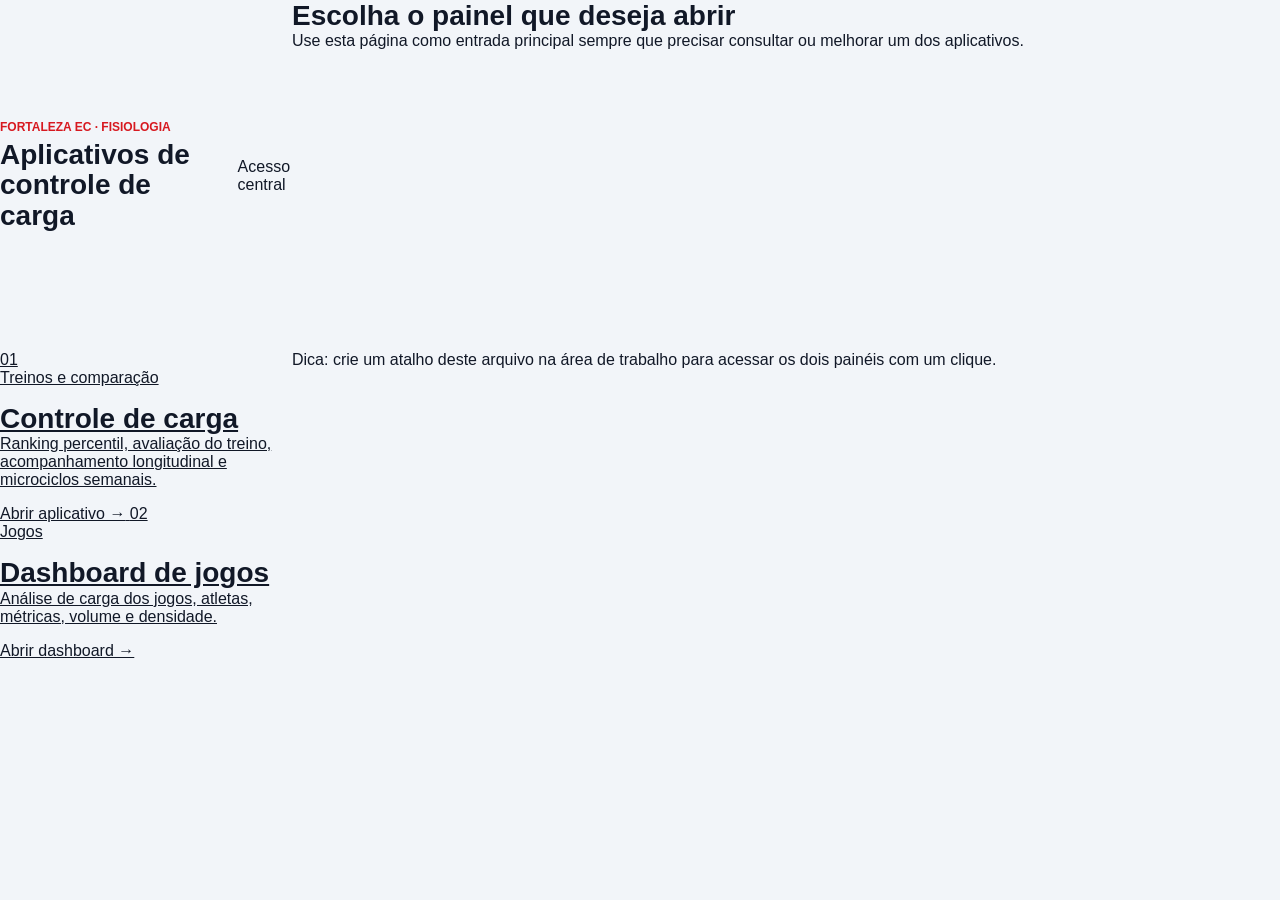
==== commit bf4c48e5: "Atualizar treinos, jogos e microciclos" ====
--- a/load-dashboard/index.html
+++ b/load-dashboard/index.html
@@ -4,7 +4,7 @@
     <meta charset="utf-8" />
     <meta name="viewport" content="width=device-width, initial-scale=1" />
     <title>Aplicativos de controle de carga</title>
-    <link rel="stylesheet" href="./launcher.css" />
+    <link rel="stylesheet" href="./styles.css" />
   </head>
   <body>
     <main class="app-shell launcher-shell">
@@ -22,17 +22,17 @@
       </section>
 
       <section class="launcher-grid" aria-label="Aplicativos disponíveis">
-        <a class="launcher-card" href="./controle/">
+        <a class="launcher-card" href="./index.html">
           <span class="launcher-number">01</span>
           <div>
             <p class="section-kicker">Treinos e comparação</p>
             <h2>Controle de carga</h2>
-            <p>Ranking percentil, avaliação do treino e acompanhamento longitudinal das densidades.</p>
+            <p>Ranking percentil, avaliação do treino, acompanhamento longitudinal e microciclos semanais.</p>
           </div>
           <span class="launcher-action">Abrir aplicativo →</span>
         </a>
 
-        <a class="launcher-card" href="./jogos/">
+        <a class="launcher-card" href="./jogos/index.html">
           <span class="launcher-number">02</span>
           <div>
             <p class="section-kicker">Jogos</p>
@@ -43,7 +43,7 @@
         </a>
       </section>
 
-      <p class="launcher-help">Acesse os dois painéis por esta página, em qualquer dispositivo autorizado.</p>
+      <p class="launcher-help">Dica: crie um atalho deste arquivo na área de trabalho para acessar os dois painéis com um clique.</p>
     </main>
   </body>
 </html>
--- a/load-dashboard/styles.css
+++ b/load-dashboard/styles.css
@@ -0,0 +1,1882 @@
+:root {
+  color-scheme: light;
+  --ink: #111827;
+  --muted: #647184;
+  --line: #d7dfeb;
+  --panel: #ffffff;
+  --page: #f2f5f9;
+  --nav: #061b3a;
+  --nav-soft: #e7eef8;
+  --blue: #0b3f8a;
+  --blue-bright: #155fc0;
+  --red: #d71920;
+  --red-dark: #a70f16;
+  --white: #ffffff;
+  --shadow: 0 14px 36px rgba(6, 27, 58, 0.12);
+}
+
+* {
+  box-sizing: border-box;
+}
+
+body {
+  margin: 0;
+  font-family: Inter, "Segoe UI", Arial, sans-serif;
+  background: var(--page);
+  color: var(--ink);
+}
+
+button,
+select,
+input {
+  font: inherit;
+}
+
+a {
+  color: inherit;
+}
+
+.app-shell {
+  min-height: 100vh;
+  display: grid;
+  grid-template-columns: 292px 1fr;
+}
+
+.sidebar {
+  background:
+    linear-gradient(180deg, rgba(215, 25, 32, 0.18), transparent 30%),
+    var(--nav);
+  color: #f8fbf9;
+  padding: 28px 22px;
+  display: flex;
+  flex-direction: column;
+  gap: 18px;
+}
+
+.brand-block {
+  padding-bottom: 12px;
+  border-bottom: 3px solid var(--red);
+}
+
+.eyebrow {
+  margin: 0 0 6px;
+  color: var(--red);
+  font-size: 12px;
+  text-transform: uppercase;
+  font-weight: 800;
+  letter-spacing: 0;
+}
+
+.sidebar .eyebrow {
+  color: #ffffff;
+}
+
+h1,
+h2,
+h3,
+p {
+  margin-top: 0;
+}
+
+h1 {
+  margin-bottom: 0;
+  font-size: 28px;
+  line-height: 1.08;
+}
+
+h2 {
+  margin-bottom: 0;
+  font-size: 28px;
+  line-height: 1.15;
+}
+
+h3 {
+  margin-bottom: 0;
+  font-size: 16px;
+}
+
+.field {
+  display: grid;
+  gap: 8px;
+}
+
+.field span,
+.toggle span,
+.meta-box span {
+  font-size: 12px;
+  font-weight: 700;
+  color: rgba(248, 251, 249, 0.76);
+}
+
+select,
+input[type="number"] {
+  width: 100%;
+  min-height: 40px;
+  border-radius: 6px;
+  border: 1px solid rgba(255, 255, 255, 0.18);
+  background: rgba(255, 255, 255, 0.08);
+  color: #ffffff;
+  padding: 0 12px;
+  outline: none;
+}
+
+select option {
+  color: var(--ink);
+}
+
+.segmented {
+  display: grid;
+  grid-template-columns: repeat(3, 1fr);
+  gap: 6px;
+}
+
+.segmented.two {
+  grid-template-columns: repeat(2, 1fr);
+}
+
+.segmented button,
+.topbar-actions button {
+  min-height: 38px;
+  border: 1px solid rgba(255, 255, 255, 0.18);
+  border-radius: 6px;
+  background: rgba(255, 255, 255, 0.08);
+  color: #ffffff;
+  cursor: pointer;
+  font-weight: 800;
+}
+
+.segmented button.active {
+  background: #ffffff;
+  color: var(--nav);
+  border-color: #ffffff;
+}
+
+.toggle {
+  display: flex;
+  align-items: flex-start;
+  gap: 10px;
+  line-height: 1.35;
+}
+
+.toggle input {
+  margin-top: 2px;
+  width: 16px;
+  height: 16px;
+}
+
+.meta-box {
+  margin-top: auto;
+  padding: 14px;
+  display: grid;
+  gap: 4px;
+  border: 1px solid rgba(255, 255, 255, 0.14);
+  border-radius: 8px;
+  background: rgba(255, 255, 255, 0.07);
+}
+
+.meta-box strong {
+  font-size: 14px;
+}
+
+.template-link {
+  display: inline-flex;
+  min-height: 40px;
+  align-items: center;
+  justify-content: center;
+  padding: 0 14px;
+  border-radius: 6px;
+  border: 1px solid var(--line);
+  background: #ffffff;
+  color: var(--blue);
+  font-size: 13px;
+  font-weight: 900;
+  text-decoration: none;
+  white-space: nowrap;
+}
+
+.workspace {
+  min-width: 0;
+  padding: 28px;
+  display: grid;
+  gap: 18px;
+}
+
+.topbar,
+.panel-head {
+  display: flex;
+  align-items: center;
+  justify-content: space-between;
+  gap: 14px;
+}
+
+.athlete-title-row {
+  display: flex;
+  align-items: center;
+  gap: 14px;
+  min-width: 0;
+}
+
+.athlete-avatar,
+.avatar-mini {
+  position: relative;
+  flex: 0 0 auto;
+  overflow: hidden;
+  border-radius: 50%;
+  background: linear-gradient(135deg, var(--blue), var(--red));
+  color: #ffffff;
+  box-shadow: inset 0 0 0 2px rgba(255, 255, 255, 0.82);
+}
+
+.athlete-avatar {
+  width: 58px;
+  height: 58px;
+  border: 2px solid #ffffff;
+}
+
+.athlete-avatar img,
+.avatar-mini img {
+  position: absolute;
+  inset: 0;
+  width: 100%;
+  height: 100%;
+  object-fit: cover;
+  z-index: 1;
+}
+
+.athlete-avatar span,
+.avatar-mini b {
+  position: absolute;
+  inset: 0;
+  display: grid;
+  place-items: center;
+  font-weight: 900;
+}
+
+.athlete-avatar span {
+  font-size: 18px;
+}
+
+.name-with-avatar {
+  display: inline-flex;
+  align-items: center;
+  gap: 8px;
+  min-width: 0;
+  font-weight: 800;
+}
+
+.name-with-avatar > span:last-child {
+  overflow: hidden;
+  text-overflow: ellipsis;
+}
+
+.avatar-mini {
+  width: 30px;
+  height: 30px;
+}
+
+.avatar-mini b {
+  font-size: 10px;
+  line-height: 1;
+}
+
+.topbar-actions button {
+  border-color: var(--line);
+  background: var(--panel);
+  color: var(--blue);
+  box-shadow: var(--shadow);
+  padding: 0 16px;
+}
+
+.topbar-actions {
+  display: flex;
+  gap: 10px;
+  align-items: center;
+}
+
+.report-builder {
+  position: relative;
+  z-index: 4;
+}
+
+.report-builder-card {
+  padding: 20px;
+  border: 1px solid var(--line);
+  border-radius: 10px;
+  background: linear-gradient(135deg, rgba(11, 63, 138, 0.04), rgba(215, 25, 32, 0.05)), #ffffff;
+  box-shadow: var(--shadow);
+}
+
+.report-builder-grid {
+  display: grid;
+  grid-template-columns: minmax(0, 1.3fr) minmax(260px, 0.7fr);
+  gap: 14px;
+  margin-bottom: 16px;
+}
+
+.report-title-field span,
+.report-quadrant-field span {
+  color: var(--muted);
+}
+
+.report-title-field input,
+.report-quadrant-field input {
+  width: 100%;
+  min-height: 40px;
+  border: 1px solid var(--line);
+  border-radius: 8px;
+  background: #ffffff;
+  color: var(--ink);
+  padding: 0 12px;
+}
+
+.report-builder-help {
+  padding: 14px;
+  border: 1px solid var(--line);
+  border-radius: 8px;
+  background: rgba(255, 255, 255, 0.82);
+}
+
+.report-builder-help strong {
+  display: block;
+  margin-bottom: 6px;
+  color: var(--blue);
+}
+
+.report-builder-help p {
+  margin: 0;
+  color: var(--muted);
+  font-size: 13px;
+  line-height: 1.45;
+}
+
+.report-options {
+  display: grid;
+  grid-template-columns: repeat(2, minmax(0, 1fr));
+  gap: 12px;
+}
+
+.report-option-card {
+  padding: 14px;
+  border: 1px solid var(--line);
+  border-radius: 10px;
+  background: rgba(255, 255, 255, 0.9);
+}
+
+.report-toggle {
+  margin-bottom: 12px;
+}
+
+.report-toggle span {
+  color: var(--ink);
+  font-size: 13px;
+  font-weight: 800;
+}
+
+.report-actions {
+  display: flex;
+  justify-content: flex-end;
+  margin-top: 18px;
+}
+
+.report-actions button,
+.report-close-button {
+  min-height: 38px;
+  border: 1px solid var(--line);
+  border-radius: 8px;
+  background: #ffffff;
+  color: var(--blue);
+  cursor: pointer;
+  font-weight: 900;
+  padding: 0 16px;
+}
+
+.report-actions button {
+  background: var(--blue);
+  border-color: var(--blue);
+  color: #ffffff;
+}
+
+#refreshButton {
+  background: var(--blue);
+  border-color: var(--blue);
+  color: #ffffff;
+}
+
+#refreshButton:disabled {
+  cursor: wait;
+  opacity: 0.72;
+}
+
+.view-tabs {
+  display: flex;
+  width: 100%;
+  max-width: 100%;
+  overflow-x: auto;
+  gap: 6px;
+  padding: 5px;
+  border: 1px solid var(--line);
+  border-radius: 8px;
+  background: #ffffff;
+  box-shadow: var(--shadow);
+}
+
+.view-tabs button {
+  flex: 0 0 auto;
+  min-height: 36px;
+  padding: 0 14px;
+  border: 0;
+  border-radius: 6px;
+  background: transparent;
+  color: var(--muted);
+  cursor: pointer;
+  font-weight: 800;
+}
+
+.view-tabs button.active {
+  background: var(--blue);
+  color: #ffffff;
+}
+
+.view-panel {
+  display: none;
+}
+
+.view-panel.active {
+  display: grid;
+  gap: 18px;
+}
+
+.kpi-grid {
+  display: grid;
+  grid-template-columns: repeat(4, minmax(0, 1fr));
+  gap: 12px;
+}
+
+.kpi,
+.panel,
+.chart-panel {
+  background: var(--panel);
+  border: 1px solid var(--line);
+  border-radius: 8px;
+  box-shadow: var(--shadow);
+}
+
+.kpi {
+  border-top: 3px solid var(--red);
+}
+
+.kpi {
+  min-height: 86px;
+  padding: 16px;
+  display: grid;
+  align-content: space-between;
+}
+
+.kpi span {
+  color: var(--muted);
+  font-size: 12px;
+  font-weight: 800;
+}
+
+.kpi strong {
+  font-size: 26px;
+  line-height: 1;
+}
+
+.chart-panel,
+.panel {
+  padding: 18px;
+}
+
+.panel-head p {
+  color: var(--muted);
+  margin: 5px 0 0;
+  font-size: 13px;
+}
+
+.panel-head.compact {
+  align-items: baseline;
+  margin-bottom: 14px;
+}
+
+.panel-head.compact span {
+  color: var(--muted);
+  font-size: 12px;
+  font-weight: 700;
+}
+
+.legend {
+  display: flex;
+  align-items: center;
+  gap: 14px;
+  color: var(--muted);
+  font-size: 12px;
+  font-weight: 800;
+  white-space: nowrap;
+}
+
+.legend span {
+  display: inline-flex;
+  align-items: center;
+  gap: 6px;
+}
+
+.dot {
+  width: 10px;
+  height: 10px;
+  border-radius: 50%;
+  display: inline-block;
+}
+
+.dot.raw {
+  background: var(--blue);
+}
+
+.dot.rolling {
+  background: var(--red);
+}
+
+.dot.compare {
+  background: #0f766e;
+}
+
+.dot.result-volume {
+  background: var(--blue);
+}
+
+.dot.result-density {
+  background: #0f766e;
+}
+
+.dot.result-total {
+  background: var(--gold);
+}
+
+.dash {
+  width: 18px;
+  border-top: 2px dashed var(--red);
+  display: inline-block;
+}
+
+.chart {
+  width: 100%;
+  min-height: 378px;
+}
+
+.chart svg {
+  width: 100%;
+  height: 378px;
+  display: block;
+}
+
+.axis text,
+.chart-note {
+  fill: var(--muted);
+  font-size: 11px;
+}
+
+.grid-line {
+  stroke: #e8eef0;
+  stroke-width: 1;
+}
+
+.raw-line {
+  fill: none;
+  stroke: var(--blue);
+  stroke-width: 2.2;
+}
+
+.rolling-line {
+  fill: none;
+  stroke: var(--red);
+  stroke-width: 3;
+}
+
+.reference-line {
+  stroke: var(--red-dark);
+  stroke-width: 2;
+  stroke-dasharray: 6 6;
+}
+
+.point {
+  fill: var(--blue);
+  stroke: #ffffff;
+  stroke-width: 2;
+}
+
+.compare-line {
+  fill: none;
+  stroke-width: 2;
+  stroke-dasharray: 5 4;
+  opacity: 0.92;
+}
+
+.compare-point {
+  stroke: #ffffff;
+  stroke-width: 1.5;
+}
+
+.result-volume-line,
+.result-density-line,
+.result-total-line {
+  fill: none;
+  stroke-width: 2.4;
+}
+
+.result-volume-line {
+  stroke: var(--blue);
+}
+
+.result-density-line {
+  stroke: #0f766e;
+}
+
+.result-total-line {
+  stroke: var(--gold);
+}
+
+.result-volume-point,
+.result-density-point,
+.result-total-point {
+  stroke: #ffffff;
+  stroke-width: 2;
+}
+
+.result-volume-point {
+  fill: var(--blue);
+}
+
+.result-density-point {
+  fill: #0f766e;
+}
+
+.result-total-point {
+  fill: var(--gold);
+}
+
+.compare-panel .panel-head {
+  margin-bottom: 12px;
+}
+
+.compare-panel .panel-head button {
+  min-height: 34px;
+  border: 1px solid var(--line);
+  border-radius: 6px;
+  background: #ffffff;
+  color: var(--blue);
+  cursor: pointer;
+  font-weight: 800;
+  padding: 0 12px;
+}
+
+.compare-select-label {
+  display: grid;
+  gap: 8px;
+}
+
+.compare-select-label > span {
+  color: var(--muted);
+  font-size: 12px;
+  font-weight: 800;
+}
+
+#compareAthletesSelect {
+  min-height: 112px;
+  border: 1px solid var(--line);
+  border-radius: 8px;
+  background: #ffffff;
+  color: var(--ink);
+  padding: 8px;
+}
+
+.compare-chips {
+  display: flex;
+  flex-wrap: wrap;
+  gap: 8px;
+  margin-top: 12px;
+}
+
+.compare-chip,
+.muted-chip {
+  display: inline-flex;
+  min-height: 26px;
+  align-items: center;
+  border-radius: 999px;
+  padding: 0 10px;
+  font-size: 12px;
+  font-weight: 900;
+}
+
+.compare-chip {
+  background: color-mix(in srgb, var(--chip-color) 15%, #ffffff);
+  color: var(--chip-color);
+  border: 1px solid color-mix(in srgb, var(--chip-color) 42%, #ffffff);
+}
+
+.muted-chip {
+  background: #f4f7fb;
+  color: var(--muted);
+}
+
+.alert-board {
+  display: grid;
+  gap: 16px;
+}
+
+.alert-summary {
+  min-width: 92px;
+  border-radius: 8px;
+  padding: 10px 12px;
+  background: var(--nav-soft);
+  color: var(--blue);
+  text-align: center;
+  font-weight: 900;
+}
+
+.alert-metric-section {
+  border: 1px solid var(--line);
+  border-radius: 8px;
+  background: #ffffff;
+  overflow: hidden;
+}
+
+.alert-metric-head,
+.alert-stack-head {
+  display: flex;
+  align-items: center;
+  justify-content: space-between;
+  gap: 10px;
+}
+
+.alert-metric-head {
+  min-height: 38px;
+  padding: 8px 12px;
+  background: #e7e9ee;
+}
+
+.alert-metric-head h3,
+.alert-stack-head h4 {
+  margin: 0;
+  color: var(--ink);
+  font-size: 15px;
+}
+
+.alert-metric-head span,
+.alert-stack-head span {
+  color: var(--muted);
+  font-size: 12px;
+  font-weight: 900;
+}
+
+.alert-metric-columns {
+  display: grid;
+  grid-template-columns: repeat(2, minmax(0, 1fr));
+  gap: 1px;
+  background: var(--line);
+}
+
+.alert-stack {
+  min-height: 118px;
+  padding: 12px;
+  background: #fbfcfe;
+}
+
+.alert-stack-head {
+  margin-bottom: 10px;
+}
+
+.alert-stack.increase .alert-stack-head h4 {
+  color: var(--blue);
+}
+
+.alert-stack.drop .alert-stack-head h4 {
+  color: var(--red);
+}
+
+.alert-card-grid {
+  display: flex;
+  flex-wrap: wrap;
+  gap: 10px;
+}
+
+.alert-player-card {
+  position: relative;
+  width: 92px;
+  overflow: hidden;
+  border-radius: 8px;
+  background: #3e4858;
+  color: #ffffff;
+  box-shadow: 0 10px 18px rgba(13, 28, 48, 0.12);
+}
+
+.alert-player-photo {
+  position: relative;
+  display: grid;
+  width: 92px;
+  height: 88px;
+  place-items: center;
+  overflow: hidden;
+  background: linear-gradient(135deg, #315f8f, #183a68);
+  color: #ffffff;
+  font-size: 18px;
+  font-weight: 900;
+}
+
+.alert-player-photo img {
+  position: absolute;
+  inset: 0;
+  width: 100%;
+  height: 100%;
+  object-fit: cover;
+}
+
+.alert-player-photo b {
+  position: relative;
+  z-index: 1;
+}
+
+.alert-player-card strong {
+  display: block;
+  overflow: hidden;
+  padding: 5px 6px 1px;
+  font-size: 11px;
+  line-height: 1.2;
+  text-align: center;
+  text-overflow: ellipsis;
+  white-space: nowrap;
+}
+
+.alert-player-card > span:last-child {
+  display: block;
+  padding: 0 6px 6px;
+  color: rgba(255, 255, 255, 0.82);
+  font-size: 10px;
+  font-weight: 800;
+  text-align: center;
+}
+
+.alert-badge {
+  position: absolute;
+  z-index: 2;
+  top: 6px;
+  left: 6px;
+  display: inline-flex;
+  min-width: 26px;
+  height: 26px;
+  align-items: center;
+  justify-content: center;
+  border-radius: 999px;
+  background: #ffffff;
+  color: var(--blue);
+  font-size: 11px;
+  font-weight: 900;
+}
+
+.alert-player-card.drop .alert-badge {
+  color: var(--red);
+}
+
+.lower-grid {
+  display: grid;
+  grid-template-columns: repeat(2, minmax(0, 1fr));
+  gap: 18px;
+}
+
+.lower-grid > .panel:last-child {
+  grid-column: 1 / -1;
+}
+
+.bars {
+  display: grid;
+  gap: 12px;
+}
+
+.bar-row {
+  display: grid;
+  grid-template-columns: 122px 1fr 72px;
+  gap: 10px;
+  align-items: center;
+  font-size: 13px;
+}
+
+.bar-label {
+  font-weight: 800;
+}
+
+.bar-track {
+  height: 10px;
+  border-radius: 999px;
+  background: #edf2f3;
+  overflow: hidden;
+}
+
+.bar-fill {
+  height: 100%;
+  background: linear-gradient(90deg, var(--blue), var(--red));
+}
+
+.bar-fill.danger {
+  background: var(--red);
+}
+
+.bar-value {
+  color: var(--muted);
+  text-align: right;
+  font-weight: 800;
+}
+
+.radar-panel {
+  min-width: 0;
+}
+
+.radar-chart {
+  width: 100%;
+  min-height: 318px;
+}
+
+.radar-chart svg {
+  width: 100%;
+  height: 318px;
+  display: block;
+}
+
+.radar-ring {
+  fill: none;
+  stroke: #dfe7ea;
+  stroke-width: 1;
+}
+
+.radar-axis {
+  stroke: #e9eef0;
+  stroke-width: 1;
+}
+
+.radar-position {
+  fill: rgba(215, 25, 32, 0.12);
+  stroke: var(--red);
+  stroke-width: 2;
+  stroke-dasharray: 5 5;
+}
+
+.radar-athlete {
+  fill: rgba(11, 63, 138, 0.24);
+  stroke: var(--blue);
+  stroke-width: 3;
+}
+
+.radar-point {
+  fill: var(--blue);
+  stroke: #ffffff;
+  stroke-width: 2;
+}
+
+.radar-label,
+.radar-scale {
+  fill: var(--muted);
+  font-size: 11px;
+  font-weight: 800;
+}
+
+.radar-scale {
+  font-weight: 700;
+}
+
+.radar-legend {
+  justify-content: center;
+  margin-top: 4px;
+}
+
+.swatch {
+  width: 12px;
+  height: 12px;
+  border-radius: 3px;
+  display: inline-block;
+}
+
+.swatch.athlete {
+  background: rgba(11, 63, 138, 0.32);
+  border: 2px solid var(--blue);
+}
+
+.swatch.position {
+  background: rgba(215, 25, 32, 0.16);
+  border: 2px dashed var(--red);
+}
+
+.cluster-toolbar {
+  display: flex;
+  align-items: center;
+  justify-content: space-between;
+  gap: 18px;
+}
+
+.cluster-toolbar p {
+  margin: 5px 0 0;
+  color: var(--muted);
+  font-size: 13px;
+}
+
+.cluster-controls {
+  display: flex;
+  gap: 12px;
+  align-items: end;
+}
+
+.cluster-controls label {
+  display: grid;
+  gap: 7px;
+  min-width: 118px;
+}
+
+.ranking-metric-picker {
+  position: relative;
+  display: grid;
+  gap: 7px;
+  min-width: 190px;
+}
+
+.metric-picker-button {
+  min-height: 38px;
+  border: 1px solid var(--line);
+  border-radius: 6px;
+  background: #ffffff;
+  color: var(--ink);
+  padding: 0 12px;
+  text-align: left;
+  font-weight: 700;
+  cursor: pointer;
+}
+
+.metric-picker-button::after {
+  content: "⌄";
+  float: right;
+  font-size: 18px;
+  line-height: 15px;
+}
+
+.metric-picker-button[aria-expanded="true"]::after {
+  transform: rotate(180deg);
+}
+
+.metric-picker-menu {
+  position: absolute;
+  top: calc(100% + 8px);
+  right: 0;
+  z-index: 5;
+  min-width: 260px;
+  max-height: min(280px, calc(100vh - 180px));
+  display: grid;
+  gap: 8px;
+  padding: 12px;
+  overflow-y: auto;
+  border: 1px solid var(--line);
+  border-radius: 8px;
+  background: #ffffff;
+  box-shadow: var(--shadow);
+}
+
+.metric-picker-option {
+  display: flex;
+  align-items: center;
+  gap: 10px;
+  color: var(--ink);
+  font-size: 13px;
+  font-weight: 700;
+}
+
+.metric-picker-option input {
+  width: 16px;
+  height: 16px;
+}
+
+.ranking-table-actions {
+  display: flex;
+  align-items: center;
+  gap: 12px;
+}
+
+.ranking-print-button {
+  min-height: 34px;
+  border: 0;
+  border-radius: 6px;
+  padding: 0 12px;
+  background: var(--blue);
+  color: #ffffff;
+  font: inherit;
+  font-size: 12px;
+  font-weight: 900;
+  cursor: pointer;
+}
+
+.ranking-print-button:hover {
+  background: var(--red);
+}
+
+.cluster-controls span {
+  color: var(--muted);
+  font-size: 12px;
+  font-weight: 800;
+}
+
+.cluster-controls select,
+.cluster-controls input {
+  min-height: 38px;
+  border: 1px solid var(--line);
+  border-radius: 6px;
+  background: #ffffff;
+  color: var(--ink);
+  padding: 0 10px;
+}
+
+.cluster-grid {
+  display: grid;
+  grid-template-columns: minmax(0, 1.25fr) minmax(320px, 0.75fr);
+  gap: 18px;
+}
+
+.cluster-scatter {
+  min-height: 360px;
+}
+
+.cluster-scatter svg {
+  width: 100%;
+  height: 360px;
+  display: block;
+}
+
+.cluster-dot-label {
+  fill: var(--ink);
+  font-size: 10px;
+  font-weight: 800;
+}
+
+.axis-title {
+  fill: var(--muted);
+  font-size: 12px;
+  font-weight: 800;
+}
+
+.cluster-cards {
+  display: grid;
+  gap: 12px;
+}
+
+.cluster-card {
+  border: 1px solid var(--line);
+  border-left: 5px solid var(--cluster-color);
+  border-radius: 8px;
+  padding: 13px;
+  background: #fbfcfe;
+}
+
+.cluster-card > div {
+  display: flex;
+  align-items: baseline;
+  justify-content: space-between;
+  gap: 12px;
+}
+
+.cluster-card span {
+  color: var(--muted);
+  font-size: 12px;
+  font-weight: 800;
+}
+
+.cluster-card strong {
+  font-size: 18px;
+}
+
+.cluster-card h4 {
+  margin: 8px 0 6px;
+  color: var(--ink);
+  font-size: 15px;
+  line-height: 1.2;
+}
+
+.cluster-card p {
+  margin: 7px 0 10px;
+  color: var(--muted);
+  font-size: 12px;
+  font-weight: 700;
+}
+
+.cluster-card dl {
+  display: grid;
+  grid-template-columns: repeat(2, minmax(0, 1fr));
+  gap: 8px 12px;
+  margin: 0;
+}
+
+.cluster-card div div {
+  min-width: 0;
+}
+
+.cluster-card dt {
+  color: var(--muted);
+  font-size: 11px;
+  font-weight: 800;
+}
+
+.cluster-card dd {
+  margin: 2px 0 0;
+  font-size: 13px;
+  font-weight: 800;
+}
+
+.cluster-badge {
+  display: inline-flex;
+  min-width: 34px;
+  min-height: 24px;
+  align-items: center;
+  justify-content: center;
+  border-radius: 999px;
+  background: var(--cluster-color);
+  color: #ffffff;
+  font-size: 12px;
+  font-weight: 900;
+}
+
+.cluster-table-wrap {
+  max-height: 440px;
+}
+
+.table-wrap {
+  max-height: 340px;
+  overflow: auto;
+  border: 1px solid var(--line);
+  border-radius: 8px;
+}
+
+table {
+  width: 100%;
+  border-collapse: collapse;
+  font-size: 13px;
+}
+
+th,
+td {
+  padding: 10px 12px;
+  text-align: right;
+  border-bottom: 1px solid #edf2f3;
+  white-space: nowrap;
+}
+
+th:first-child,
+td:first-child {
+  text-align: left;
+}
+
+thead th {
+  position: sticky;
+  top: 0;
+  background: #f8faf9;
+  color: var(--muted);
+  font-size: 11px;
+  text-transform: uppercase;
+  letter-spacing: 0;
+  z-index: 1;
+}
+
+tbody tr:hover {
+  background: #f8fbfa;
+}
+
+.empty {
+  padding: 44px 16px;
+  color: var(--muted);
+  text-align: center;
+}
+
+@media (max-width: 980px) {
+  .app-shell {
+    grid-template-columns: 1fr;
+  }
+
+  .sidebar {
+    position: static;
+  }
+
+  .kpi-grid,
+  .lower-grid,
+  .cluster-grid {
+    grid-template-columns: 1fr;
+  }
+
+  .cluster-toolbar {
+    align-items: stretch;
+    flex-direction: column;
+  }
+
+  .report-builder-grid,
+  .report-options {
+    grid-template-columns: 1fr;
+  }
+
+  .cluster-controls {
+    flex-wrap: wrap;
+  }
+
+  .ranking-metric-picker {
+    min-width: 100%;
+  }
+
+  .metric-picker-menu {
+    left: 0;
+    right: auto;
+    min-width: min(320px, 100%);
+  }
+
+  .lower-grid > .panel:last-child {
+    grid-column: auto;
+  }
+
+  .topbar,
+  .panel-head {
+    align-items: flex-start;
+    flex-direction: column;
+  }
+}
+
+@media (max-width: 560px) {
+  .workspace,
+  .sidebar {
+    padding: 20px;
+  }
+
+  .kpi-grid {
+    gap: 10px;
+  }
+
+  .legend {
+    flex-wrap: wrap;
+  }
+
+  .chart svg {
+    height: 330px;
+  }
+
+  .chart {
+    min-height: 330px;
+  }
+}
+
+.ranking-grid {
+  display: grid;
+  grid-template-columns: repeat(3, minmax(0, 1fr));
+  gap: 12px;
+}
+
+.ranking-table-wrap {
+  max-height: 520px;
+}
+
+.percentile-pill {
+  display: inline-flex;
+  min-width: 44px;
+  min-height: 24px;
+  align-items: center;
+  justify-content: center;
+  border-radius: 999px;
+  background: var(--blue);
+  color: #ffffff;
+  font-size: 12px;
+  font-weight: 900;
+}
+
+.percentile-pill.danger {
+  background: var(--red);
+}
+
+@media (max-width: 980px) {
+  .ranking-grid {
+    grid-template-columns: 1fr;
+  }
+}
+
+.ranking-heatmap {
+  width: 100%;
+  overflow-x: auto;
+}
+
+.heatmap-grid {
+  min-width: 780px;
+  display: grid;
+  grid-template-columns: 210px repeat(var(--metric-count), minmax(82px, 1fr));
+  gap: 6px;
+  align-items: stretch;
+}
+
+.heatmap-corner,
+.heatmap-header,
+.heatmap-athlete,
+.heat-cell {
+  min-height: 38px;
+  border-radius: 6px;
+  display: flex;
+  align-items: center;
+}
+
+.heatmap-corner,
+.heatmap-header {
+  background: #f4f7fb;
+  color: var(--muted);
+  font-size: 11px;
+  font-weight: 900;
+  justify-content: center;
+  text-transform: uppercase;
+}
+
+.heatmap-corner {
+  justify-content: flex-start;
+  padding: 0 10px;
+}
+
+.heatmap-athlete {
+  background: #fbfcfe;
+  border: 1px solid var(--line);
+  padding: 7px 10px;
+  justify-content: center;
+  align-items: flex-start;
+  flex-direction: column;
+  gap: 3px;
+}
+
+.heatmap-athlete .name-with-avatar {
+  max-width: 100%;
+  font-size: 12px;
+  line-height: 1.1;
+}
+
+.heatmap-athlete > span {
+  margin-left: 38px;
+  color: var(--muted);
+  font-size: 10px;
+  font-weight: 800;
+}
+
+.heat-cell {
+  justify-content: center;
+  font-size: 12px;
+  font-weight: 900;
+  box-shadow: inset 0 0 0 1px rgba(17, 24, 39, 0.08);
+}
+
+.heatmap-legend {
+  margin-top: 12px;
+  display: flex;
+  align-items: center;
+  justify-content: flex-end;
+  gap: 8px;
+  color: var(--muted);
+  font-size: 12px;
+  font-weight: 800;
+}
+
+.heatmap-legend i {
+  width: 160px;
+  height: 10px;
+  border-radius: 999px;
+  background: linear-gradient(90deg, var(--red), #ffffff 50%, var(--blue));
+  border: 1px solid var(--line);
+}
+
+.correlation-matrix {
+  width: 100%;
+  overflow-x: auto;
+}
+
+.correlation-grid {
+  min-width: 940px;
+  display: grid;
+  grid-template-columns: 190px repeat(var(--correlation-count), minmax(88px, 1fr));
+  gap: 6px;
+  align-items: stretch;
+}
+
+.correlation-corner,
+.correlation-header,
+.correlation-row-label,
+.correlation-cell {
+  min-height: 42px;
+  border-radius: 6px;
+  display: flex;
+  align-items: center;
+}
+
+.correlation-corner,
+.correlation-header {
+  background: #f4f7fb;
+  color: var(--muted);
+  font-size: 11px;
+  font-weight: 900;
+  justify-content: center;
+  text-transform: uppercase;
+}
+
+.correlation-corner {
+  justify-content: flex-start;
+  padding: 0 12px;
+}
+
+.correlation-row-label {
+  background: #fbfcfe;
+  border: 1px solid var(--line);
+  padding: 0 12px;
+  color: var(--ink);
+  font-size: 12px;
+  font-weight: 800;
+}
+
+.correlation-cell {
+  justify-content: center;
+  flex-direction: column;
+  gap: 2px;
+  box-shadow: inset 0 0 0 1px rgba(17, 24, 39, 0.08);
+  font-size: 12px;
+  font-weight: 900;
+}
+
+.correlation-cell span {
+  color: rgba(17, 24, 39, 0.72);
+  font-size: 10px;
+  font-weight: 800;
+}
+
+.correlation-cell.diagonal {
+  box-shadow: inset 0 0 0 2px rgba(11, 63, 138, 0.18);
+}
+
+.demand-grid {
+  display: grid;
+  grid-template-columns: minmax(320px, 0.9fr) minmax(0, 1.1fr);
+  gap: 18px;
+}
+
+.demand-method {
+  display: grid;
+  grid-template-columns: repeat(4, minmax(0, 1fr));
+  gap: 12px;
+}
+
+.demand-method article {
+  padding: 14px;
+  border: 1px solid var(--line);
+  border-radius: 8px;
+  background: #fbfcfe;
+}
+
+.demand-method strong {
+  display: block;
+  margin-bottom: 8px;
+  color: var(--blue);
+  font-size: 13px;
+}
+
+.demand-method p {
+  margin: 0;
+  color: var(--ink);
+  font-size: 13px;
+  line-height: 1.45;
+}
+
+.demand-gauge {
+  display: grid;
+  gap: 12px;
+}
+
+.demand-scale {
+  position: relative;
+  height: 18px;
+  border-radius: 999px;
+  background: linear-gradient(90deg, #0f766e 0%, #84cc16 22%, #facc15 50%, #f97316 74%, #d71920 100%);
+  box-shadow: inset 0 0 0 1px rgba(17, 24, 39, 0.08);
+}
+
+.demand-scale-marker {
+  position: absolute;
+  top: -6px;
+  width: 4px;
+  height: 30px;
+  border-radius: 999px;
+  background: var(--nav);
+  box-shadow: 0 0 0 2px rgba(255, 255, 255, 0.9);
+  transform: translateX(-50%);
+}
+
+.demand-scale-labels {
+  display: flex;
+  justify-content: space-between;
+  gap: 8px;
+  color: var(--muted);
+  font-size: 11px;
+  font-weight: 900;
+  text-transform: uppercase;
+}
+
+.demand-summary {
+  display: grid;
+  grid-template-columns: repeat(3, minmax(0, 1fr));
+  gap: 10px;
+}
+
+.demand-summary article {
+  padding: 12px;
+  border: 1px solid var(--line);
+  border-radius: 8px;
+  background: #fbfcfe;
+}
+
+.demand-summary span {
+  display: block;
+  margin-bottom: 6px;
+  color: var(--muted);
+  font-size: 11px;
+  font-weight: 900;
+  text-transform: uppercase;
+}
+
+.demand-summary strong {
+  color: var(--nav);
+  font-size: 20px;
+  line-height: 1;
+}
+
+.demand-badge {
+  display: inline-flex;
+  min-width: 92px;
+  min-height: 30px;
+  align-items: center;
+  justify-content: center;
+  border-radius: 999px;
+  padding: 0 12px;
+  color: #ffffff;
+  font-size: 12px;
+  font-weight: 900;
+  text-transform: uppercase;
+}
+
+.availability-grid {
+  display: grid;
+  grid-template-columns: repeat(4, minmax(0, 1fr));
+  gap: 12px;
+}
+
+.availability-chart {
+  width: 100%;
+  min-height: 320px;
+}
+
+.availability-chart svg {
+  width: 100%;
+  height: 320px;
+  display: block;
+}
+
+.availability-bar {
+  fill: rgba(11, 63, 138, 0.22);
+}
+
+.availability-line {
+  fill: none;
+  stroke: var(--red);
+  stroke-width: 3;
+}
+
+.availability-lower {
+  display: grid;
+  grid-template-columns: minmax(320px, 0.8fr) minmax(0, 1.2fr);
+  gap: 18px;
+}
+
+.availability-table-wrap {
+  max-height: 460px;
+}
+
+.group-metric-bars {
+  display: grid;
+  gap: 12px;
+}
+
+.group-metric-row {
+  display: grid;
+  grid-template-columns: 190px 1fr 130px;
+  gap: 12px;
+  align-items: center;
+}
+
+.group-metric-row strong,
+.group-metric-row b {
+  font-size: 14px;
+}
+
+.group-metric-row span {
+  display: block;
+  margin-top: 3px;
+  color: var(--muted);
+  font-size: 11px;
+  font-weight: 800;
+}
+
+.group-metric-row b {
+  text-align: right;
+}
+
+.group-pill {
+  display: inline-flex;
+  min-width: 42px;
+  min-height: 24px;
+  align-items: center;
+  justify-content: center;
+  border-radius: 999px;
+  background: var(--blue);
+  color: #ffffff;
+  font-size: 12px;
+  font-weight: 900;
+}
+
+.group-pill.danger {
+  background: var(--red);
+}
+
+.group-metric-table-wrap {
+  max-height: 360px;
+}
+
+.daily-group-table-wrap {
+  margin-top: 16px;
+  max-height: 320px;
+}
+
+.game-split-table-wrap {
+  max-height: 460px;
+}
+
+.game-split-pill {
+  display: inline-flex;
+  min-width: 56px;
+  min-height: 24px;
+  align-items: center;
+  justify-content: center;
+  border-radius: 999px;
+  font-size: 12px;
+  font-weight: 900;
+  color: #ffffff;
+}
+
+.game-split-pill.up {
+  background: var(--blue);
+}
+
+.game-split-pill.down {
+  background: var(--red);
+}
+
+.game-split-summary {
+  display: grid;
+  grid-template-columns: repeat(2, minmax(0, 1fr));
+  gap: 12px;
+}
+
+.game-split-card {
+  padding: 14px;
+  border: 1px solid var(--line);
+  border-radius: 8px;
+  background: #fbfcfe;
+}
+
+.game-split-card strong {
+  display: block;
+  margin-bottom: 8px;
+  color: var(--blue);
+  font-size: 13px;
+}
+
+.game-split-card p {
+  margin: 0;
+  color: var(--ink);
+  font-size: 13px;
+  line-height: 1.45;
+}
+
+.written-hero {
+  border-left: 5px solid var(--red);
+}
+
+.written-hero h3 {
+  color: var(--blue);
+  font-size: 24px;
+  line-height: 1.15;
+}
+
+.written-hero p:last-child {
+  max-width: 760px;
+  margin: 8px 0 0;
+  color: var(--muted);
+  font-size: 14px;
+  line-height: 1.5;
+}
+
+.written-grid {
+  display: grid;
+  grid-template-columns: repeat(2, minmax(0, 1fr));
+  gap: 14px;
+}
+
+.written-card {
+  min-height: 178px;
+  padding: 18px;
+  border: 1px solid var(--line);
+  border-radius: 8px;
+  background: #ffffff;
+  box-shadow: var(--shadow);
+}
+
+.written-card span {
+  display: inline-flex;
+  width: 34px;
+  height: 26px;
+  align-items: center;
+  justify-content: center;
+  border-radius: 999px;
+  background: var(--nav-soft);
+  color: var(--blue);
+  font-size: 12px;
+  font-weight: 900;
+}
+
+.written-card h4 {
+  margin: 12px 0 8px;
+  color: var(--blue);
+  font-size: 17px;
+}
+
+.written-card p {
+  margin: 0;
+  color: var(--ink);
+  font-size: 14px;
+  line-height: 1.5;
+}
+
+.written-card strong {
+  color: var(--red);
+}
+
+@media (max-width: 980px) {
+  .alert-metric-columns,
+  .demand-method,
+  .demand-grid,
+  .game-split-summary,
+  .availability-grid,
+  .availability-lower,
+  .written-grid {
+    grid-template-columns: 1fr;
+  }
+
+  .group-metric-row {
+    grid-template-columns: 1fr;
+  }
+
+  .group-metric-row b {
+    text-align: left;
+  }
+}
